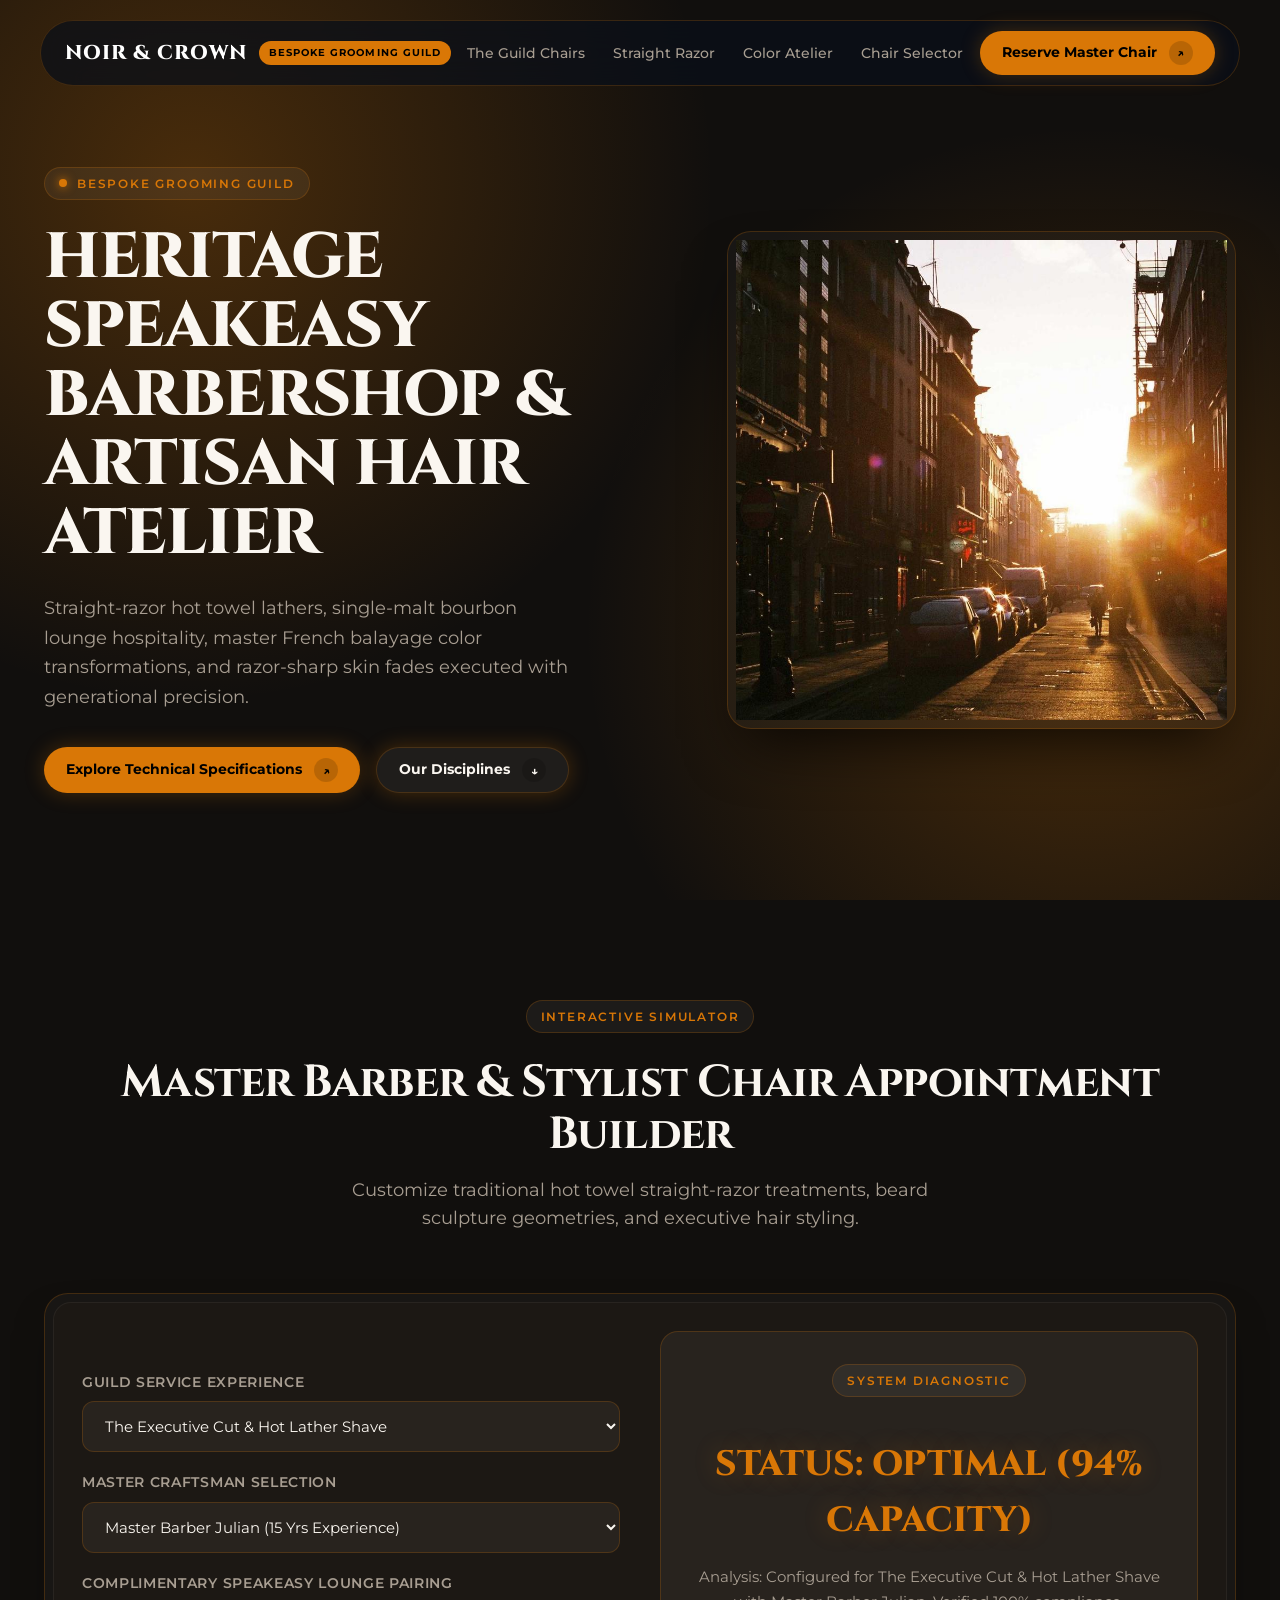
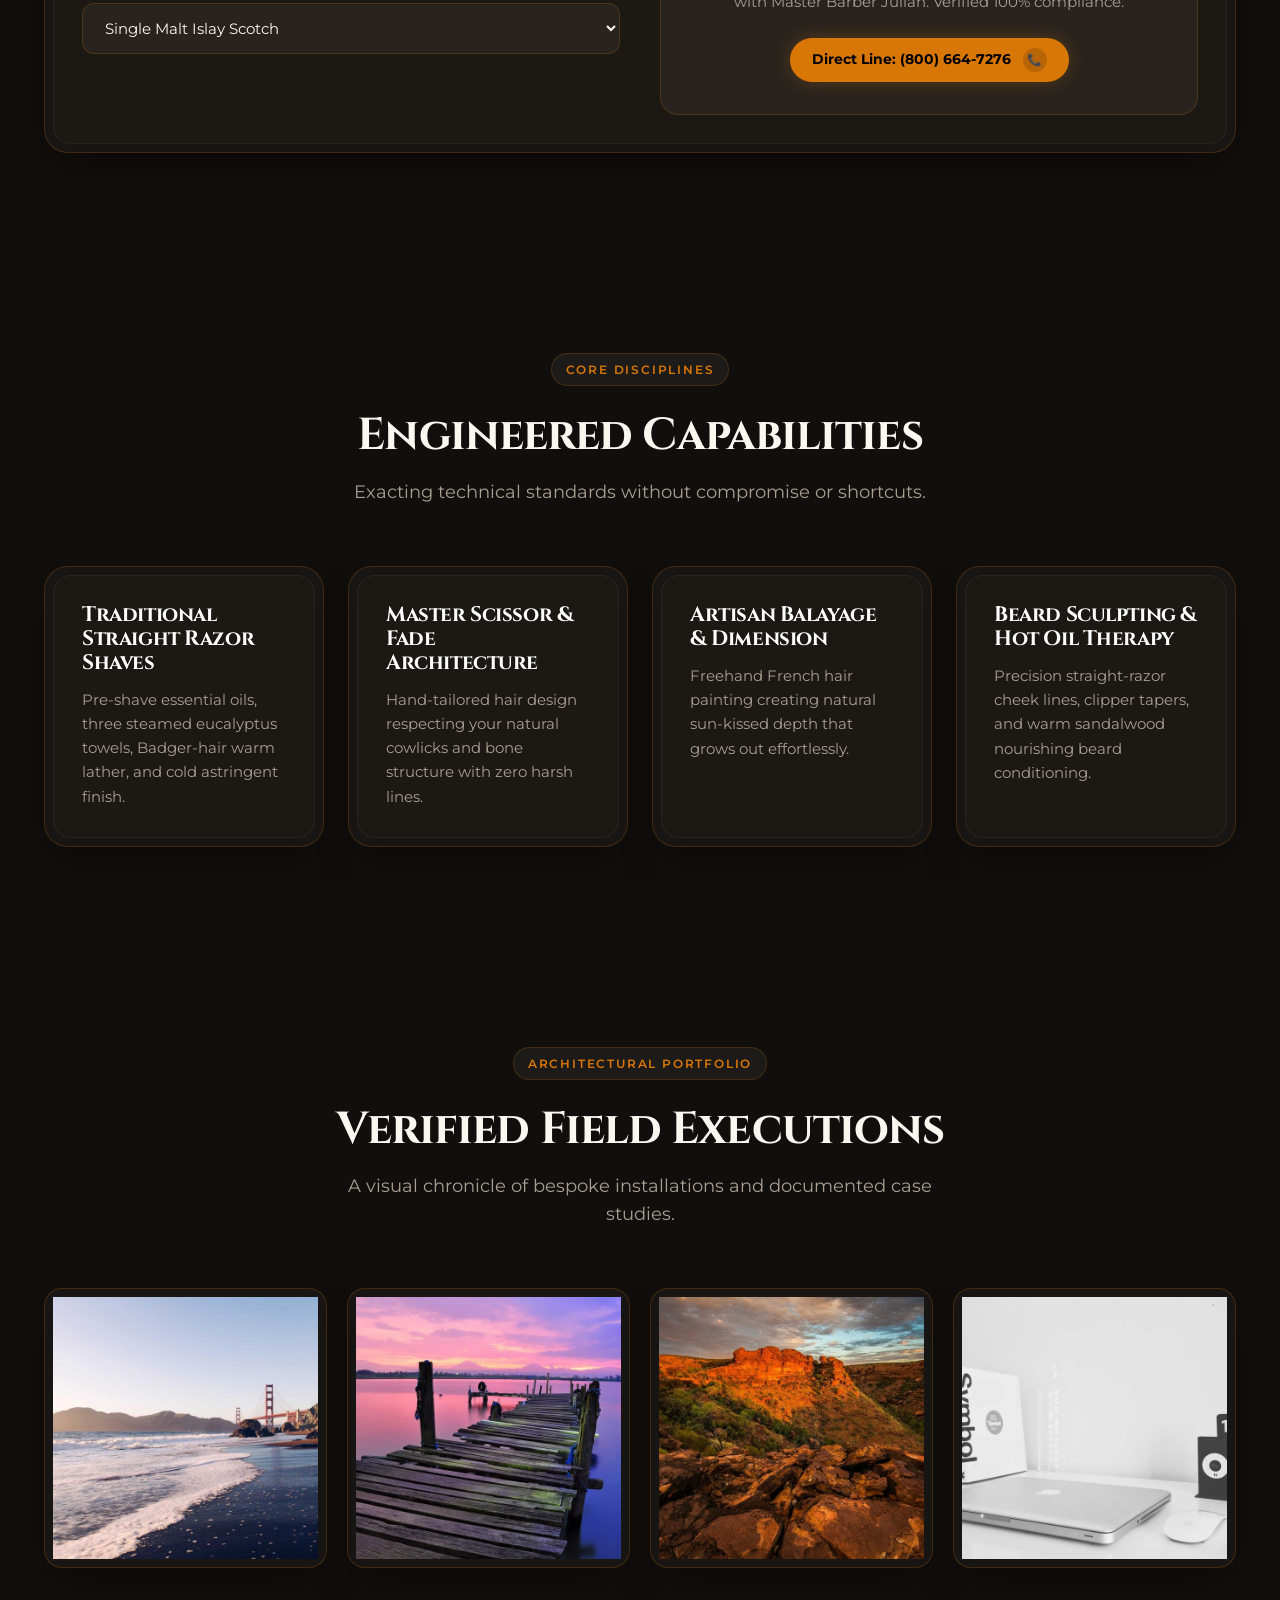
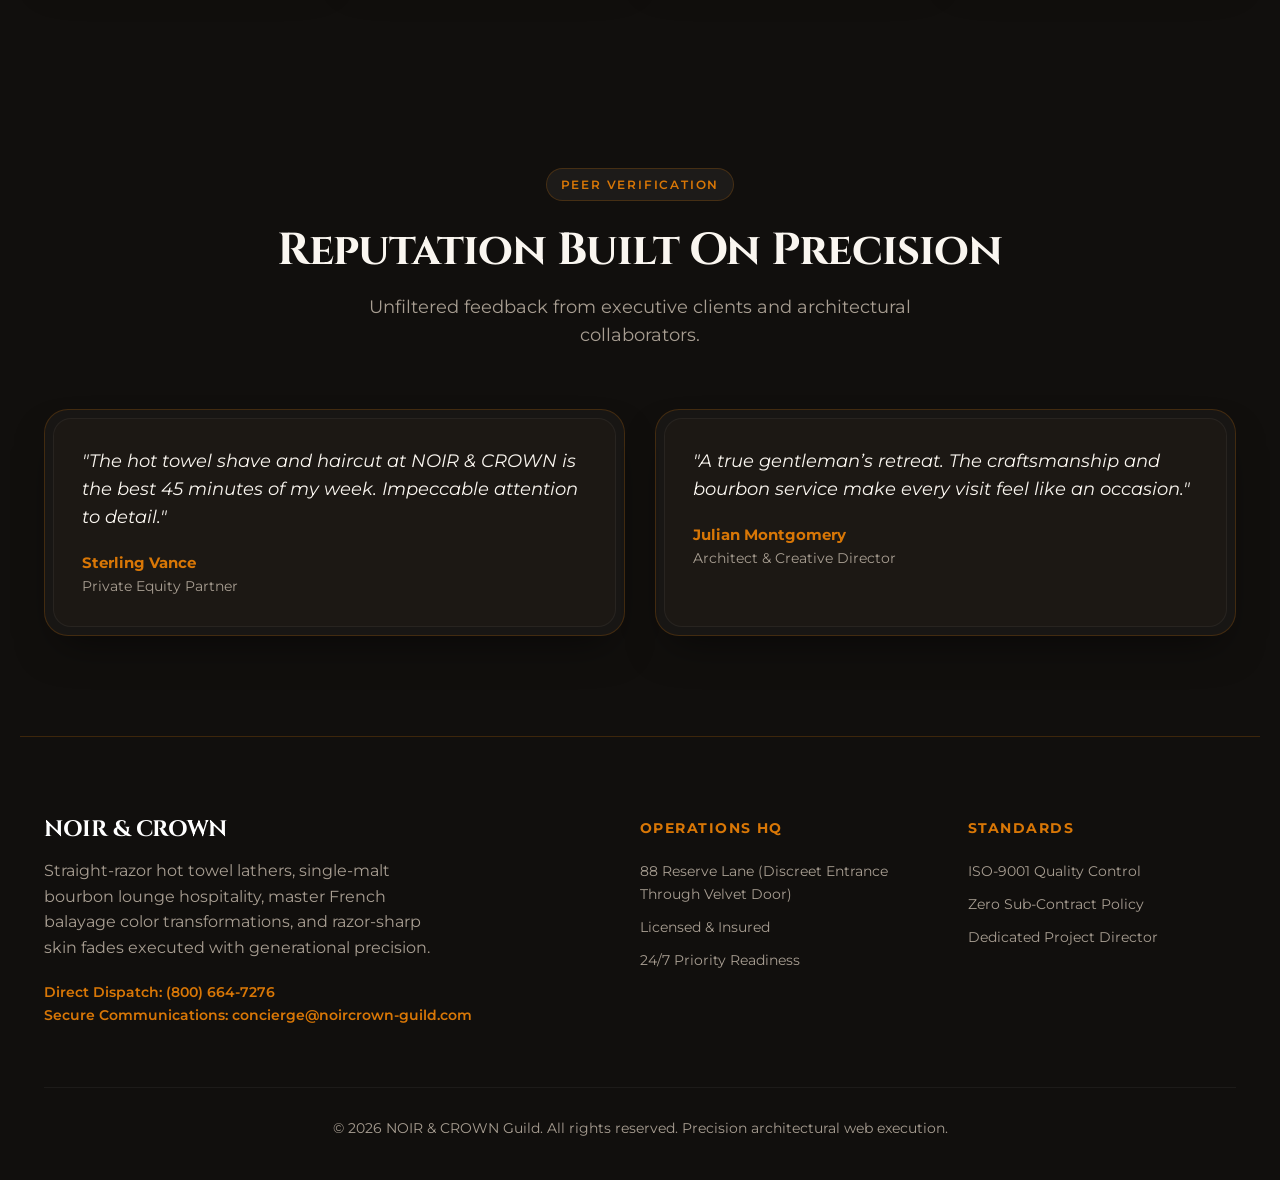
==== index.html @ c837c63d "Initial commit: NOIR & CROWN Grooming Guild bespoke architecture" ====
<!DOCTYPE html>
<html lang="en">
<head>
  <meta charset="UTF-8">
  <meta name="viewport" content="width=device-width, initial-scale=1.0">
  <title>NOIR & CROWN | HERITAGE SPEAKEASY BARBERSHOP & ARTISAN HAIR ATELIER</title>
  <meta name="description" content="Straight-razor hot towel lathers, single-malt bourbon lounge hospitality, master French balayage color transformations, and razor-sharp skin fades executed with generational precision.">
  <link rel="stylesheet" href="style.css">
</head>
<body>

  <!-- Floating Navigation -->
  <div class="nav-wrapper">
    <nav class="navbar">
      <div class="brand-group">
        <span class="brand-name">NOIR & CROWN</span>
        <span class="brand-badge">BESPOKE GROOMING GUILD</span>
      </div>
      <ul class="nav-links">
        <li><a href="#section-0" class="nav-link">The Guild Chairs</a></li>
        <li><a href="#section-1" class="nav-link">Straight Razor</a></li>
        <li><a href="#section-2" class="nav-link">Color Atelier</a></li>
        <li><a href="#section-3" class="nav-link">Chair Selector</a></li>
      </ul>
      <a href="#calculator" class="btn-pill">
        <span>Reserve Master Chair</span>
        <span class="btn-icon-circle">↗</span>
      </a>
    </nav>
  </div>

  <!-- Hero Section -->
  <header class="hero">
    <div class="hero-grid">
      <div class="hero-content">
        <div class="eyebrow-pill">
          <span class="pulse-dot"></span>
          <span>BESPOKE GROOMING GUILD</span>
        </div>
        <h1 class="hero-title">HERITAGE SPEAKEASY BARBERSHOP & ARTISAN HAIR ATELIER</h1>
        <p class="hero-desc">Straight-razor hot towel lathers, single-malt bourbon lounge hospitality, master French balayage color transformations, and razor-sharp skin fades executed with generational precision.</p>
        <div class="hero-actions">
          <a href="#calculator" class="btn-pill">
            <span>Explore Technical Specifications</span>
            <span class="btn-icon-circle">↗</span>
          </a>
          <a href="#services" class="btn-pill" style="background: rgba(255,255,255,0.06); color: var(--text-main); border: 1px solid var(--border);">
            <span>Our Disciplines</span>
            <span class="btn-icon-circle">↓</span>
          </a>
        </div>
      </div>
      <div class="bezel-outer hero-image-wrap">
        <img src="assets/hero.jpg" alt="NOIR & CROWN Hero Presentation" class="hero-img" loading="eager">
      </div>
    </div>
  </header>

  <!-- Interactive Simulator Section -->
  <section id="calculator" class="section">
    <div class="section-header">
      <div class="eyebrow-pill">INTERACTIVE SIMULATOR</div>
      <h2 class="section-title">Master Barber & Stylist Chair Appointment Builder</h2>
      <p class="section-subtitle">Customize traditional hot towel straight-razor treatments, beard sculpture geometries, and executive hair styling.</p>
    </div>
    
    <div class="bezel-outer">
      <div class="bezel-inner">
        <div class="calc-box">
          <div class="calc-inputs">
            
            <div class="input-group">
              <label class="input-label" for="serviceSelection">Guild Service Experience</label>
              <select id="serviceSelection" class="select-styled">
                <option value="The Executive Cut & Hot Lather Shave">The Executive Cut & Hot Lather Shave</option>
                <option value="Traditional Straight-Razor Beard Sculpt & Steam">Traditional Straight-Razor Beard Sculpt & Steam</option>
                <option value="Artisan Color Balayage & Botanical Gloss">Artisan Color Balayage & Botanical Gloss</option>
                <option value="Complete Grooming Guild Ritual (60 Mins)">Complete Grooming Guild Ritual (60 Mins)</option>
              </select>
            </div>
  

            <div class="input-group">
              <label class="input-label" for="masterBarber">Master Craftsman Selection</label>
              <select id="masterBarber" class="select-styled">
                <option value="Master Barber Julian (15 Yrs Experience)">Master Barber Julian (15 Yrs Experience)</option>
                <option value="Creative Director Sofia (Vogue Editorial Stylist)">Creative Director Sofia (Vogue Editorial Stylist)</option>
                <option value="Senior Groomer Marcus (Beard & Taper Specialist)">Senior Groomer Marcus (Beard & Taper Specialist)</option>
              </select>
            </div>
  

            <div class="input-group">
              <label class="input-label" for="beveragePairing">Complimentary Speakeasy Lounge Pairing</label>
              <select id="beveragePairing" class="select-styled">
                <option value="Single Malt Islay Scotch">Single Malt Islay Scotch</option>
                <option value="Japanese Cold Drip Coffee">Japanese Cold Drip Coffee</option>
                <option value="Craft Botanical Tonic & Citrus">Craft Botanical Tonic & Citrus</option>
              </select>
            </div>
  
          </div>
          <div class="calc-output-card">
            <div class="eyebrow-pill">SYSTEM DIAGNOSTIC</div>
            <div id="calc-result-text" class="calc-output-val">INITIALIZING DATA...</div>
            <p id="calc-result-desc" style="color: var(--text-muted); font-size: 0.95rem;">Select your parameters to run simulated load telemetry.</p>
            <div style="margin-top: 24px;">
              <a href="tel:8006647276" class="btn-pill">
                <span>Direct Line: (800) 664-7276</span>
                <span class="btn-icon-circle">📞</span>
              </a>
            </div>
          </div>
        </div>
      </div>
    </div>
  </section>

  <!-- Services / Disciplines Bento Grid -->
  <section id="services" class="section">
    <div class="section-header">
      <div class="eyebrow-pill">CORE DISCIPLINES</div>
      <h2 class="section-title">Engineered Capabilities</h2>
      <p class="section-subtitle">Exacting technical standards without compromise or shortcuts.</p>
    </div>
    <div class="services-grid">
      
        <div class="bezel-outer">
          <div class="bezel-inner service-card">
            <h3>Traditional Straight Razor Shaves</h3>
            <p>Pre-shave essential oils, three steamed eucalyptus towels, Badger-hair warm lather, and cold astringent finish.</p>
          </div>
        </div>
  

        <div class="bezel-outer">
          <div class="bezel-inner service-card">
            <h3>Master Scissor & Fade Architecture</h3>
            <p>Hand-tailored hair design respecting your natural cowlicks and bone structure with zero harsh lines.</p>
          </div>
        </div>
  

        <div class="bezel-outer">
          <div class="bezel-inner service-card">
            <h3>Artisan Balayage & Dimension</h3>
            <p>Freehand French hair painting creating natural sun-kissed depth that grows out effortlessly.</p>
          </div>
        </div>
  

        <div class="bezel-outer">
          <div class="bezel-inner service-card">
            <h3>Beard Sculpting & Hot Oil Therapy</h3>
            <p>Precision straight-razor cheek lines, clipper tapers, and warm sandalwood nourishing beard conditioning.</p>
          </div>
        </div>
  
    </div>
  </section>

  <!-- Visual Portfolio Showcase -->
  <section class="section">
    <div class="section-header">
      <div class="eyebrow-pill">ARCHITECTURAL PORTFOLIO</div>
      <h2 class="section-title">Verified Field Executions</h2>
      <p class="section-subtitle">A visual chronicle of bespoke installations and documented case studies.</p>
    </div>
    <div class="gallery-grid">
      <div class="bezel-outer gallery-card"><img src="assets/gallery1.jpg" alt="NOIR & CROWN Portfolio 1" loading="lazy"></div>
      <div class="bezel-outer gallery-card"><img src="assets/gallery2.jpg" alt="NOIR & CROWN Portfolio 2" loading="lazy"></div>
      <div class="bezel-outer gallery-card"><img src="assets/gallery3.jpg" alt="NOIR & CROWN Portfolio 3" loading="lazy"></div>
      <div class="bezel-outer gallery-card"><img src="assets/gallery4.jpg" alt="NOIR & CROWN Portfolio 4" loading="lazy"></div>
    </div>
  </section>

  <!-- Client Testimonials -->
  <section class="section">
    <div class="section-header">
      <div class="eyebrow-pill">PEER VERIFICATION</div>
      <h2 class="section-title">Reputation Built On Precision</h2>
      <p class="section-subtitle">Unfiltered feedback from executive clients and architectural collaborators.</p>
    </div>
    <div class="testimonials-grid">
      
        <div class="bezel-outer">
          <div class="bezel-inner testimonial-card">
            <blockquote>"The hot towel shave and haircut at NOIR & CROWN is the best 45 minutes of my week. Impeccable attention to detail."</blockquote>
            <div class="testimonial-author">Sterling Vance</div>
            <div class="testimonial-role">Private Equity Partner</div>
          </div>
        </div>
  

        <div class="bezel-outer">
          <div class="bezel-inner testimonial-card">
            <blockquote>"A true gentleman’s retreat. The craftsmanship and bourbon service make every visit feel like an occasion."</blockquote>
            <div class="testimonial-author">Julian Montgomery</div>
            <div class="testimonial-role">Architect & Creative Director</div>
          </div>
        </div>
  
    </div>
  </section>

  <!-- Global Footer -->
  <footer>
    <div class="footer-grid">
      <div class="footer-brand">
        <h4>NOIR & CROWN</h4>
        <p>Straight-razor hot towel lathers, single-malt bourbon lounge hospitality, master French balayage color transformations, and razor-sharp skin fades executed with generational precision.</p>
        <div style="font-size: 0.9rem; color: var(--accent); font-weight: 600;">
          Direct Dispatch: (800) 664-7276<br>
          Secure Communications: concierge@noircrown-guild.com
        </div>
      </div>
      <div class="footer-col">
        <h5>Operations HQ</h5>
        <ul>
          <li>88 Reserve Lane (Discreet Entrance Through Velvet Door)</li>
          <li>Licensed & Insured</li>
          <li>24/7 Priority Readiness</li>
        </ul>
      </div>
      <div class="footer-col">
        <h5>Standards</h5>
        <ul>
          <li>ISO-9001 Quality Control</li>
          <li>Zero Sub-Contract Policy</li>
          <li>Dedicated Project Director</li>
        </ul>
      </div>
    </div>
    <div class="footer-bottom">
      &copy; 2026 NOIR & CROWN Guild. All rights reserved. Precision architectural web execution.
    </div>
  </footer>

  <script src="app.js"></script>
</body>
</html>
---- style.css ----
/* ==========================================================================
   NOIR & CROWN - BESPOKE DESIGN SYSTEM
   Theme Archetype: heritage-guild
   Zero AI Slop. Mathematical Spacing. Double-Bezel Hardened Architecture.
   ========================================================================== */

@import url('https://fonts.googleapis.com/css2?family=Cinzel:wght@600;700;800;900&family=Montserrat:wght@400;500;600;700&display=swap');

:root {
  --bg: #110F0D;
  --card-bg: #1C1814;
  --surface: #28231E;
  --accent: #D97706;
  --accent-glow: rgba(217, 119, 6, 0.28);
  --text-main: #FAF6F0;
  --text-muted: #A89E92;
  --border: rgba(217, 119, 6, 0.22);
  --font-heading: 'Cinzel', serif;
  --font-body: 'Montserrat', sans-serif;
  --radius-outer: 24px;
  --radius-inner: 18px;
  --transition: all 0.4s cubic-bezier(0.16, 1, 0.3, 1);
}

*, *::before, *::after {
  box-sizing: border-box;
  margin: 0;
  padding: 0;
}

html {
  scroll-behavior: smooth;
  color-scheme: dark;
}

body {
  background-color: var(--bg);
  color: var(--text-main);
  font-family: var(--font-body);
  line-height: 1.6;
  overflow-x: hidden;
  background-image: 
    radial-gradient(circle at 15% 20%, var(--accent-glow) 0%, transparent 40%),
    radial-gradient(circle at 85% 70%, var(--accent-glow) 0%, transparent 40%);
  background-attachment: fixed;
}

h1, h2, h3, h4, .brand-name {
  font-family: var(--font-heading);
  letter-spacing: -0.02em;
  line-height: 1.15;
  color: var(--text-main);
}

a {
  color: inherit;
  text-decoration: none;
}

/* ==========================================================================
   DOUBLE-BEZEL CONTAINER SYSTEM (Doppelrand)
   ========================================================================== */
.bezel-outer {
  background: rgba(255, 255, 255, 0.03);
  border: 1px solid var(--border);
  border-radius: var(--radius-outer);
  padding: 8px;
  box-shadow: 0 20px 40px -15px rgba(0, 0, 0, 0.5);
  transition: var(--transition);
}

.bezel-outer:hover {
  border-color: var(--accent);
  box-shadow: 0 25px 50px -10px var(--accent-glow);
}

.bezel-inner {
  background: var(--card-bg);
  border-radius: var(--radius-inner);
  padding: 28px;
  height: 100%;
  border: 1px solid rgba(255, 255, 255, 0.05);
}

/* ==========================================================================
   NAVIGATION
   ========================================================================== */
.nav-wrapper {
  position: fixed;
  top: 20px;
  left: 0;
  width: 100%;
  display: flex;
  justify-content: center;
  z-index: 1000;
  padding: 0 20px;
}

.navbar {
  display: flex;
  align-items: center;
  justify-content: space-between;
  width: 100%;
  max-width: 1200px;
  background: rgba(10, 15, 25, 0.75);
  backdrop-filter: blur(20px);
  -webkit-backdrop-filter: blur(20px);
  border: 1px solid var(--border);
  border-radius: 9999px;
  padding: 10px 24px;
}

.brand-group {
  display: flex;
  align-items: center;
  gap: 12px;
}

.brand-name {
  font-size: 1.25rem;
  font-weight: 800;
  letter-spacing: 0.05em;
  color: #FFFFFF;
}

.brand-badge {
  font-size: 0.65rem;
  font-weight: 700;
  padding: 4px 10px;
  border-radius: 9999px;
  background: var(--accent);
  color: #000000;
  letter-spacing: 0.1em;
  text-transform: uppercase;
}

.nav-links {
  display: flex;
  gap: 28px;
  list-style: none;
}

.nav-link {
  font-size: 0.9rem;
  font-weight: 500;
  color: var(--text-muted);
  transition: var(--transition);
}

.nav-link:hover {
  color: var(--accent);
}

.btn-pill {
  display: inline-flex;
  align-items: center;
  gap: 12px;
  padding: 10px 22px;
  background: var(--accent);
  color: #000000;
  font-weight: 700;
  font-size: 0.85rem;
  border-radius: 9999px;
  border: none;
  cursor: pointer;
  transition: var(--transition);
  box-shadow: 0 0 20px var(--accent-glow);
}

.btn-pill:hover {
  transform: translateY(-2px) scale(1.02);
  box-shadow: 0 0 30px var(--accent);
}

.btn-icon-circle {
  display: flex;
  align-items: center;
  justify-content: center;
  width: 24px;
  height: 24px;
  border-radius: 50%;
  background: rgba(0, 0, 0, 0.15);
  font-size: 12px;
  transition: var(--transition);
}

.btn-pill:hover .btn-icon-circle {
  transform: translateX(3px);
}

/* ==========================================================================
   HERO SECTION
   ========================================================================== */
.hero {
  position: relative;
  min-height: 100vh;
  display: flex;
  align-items: center;
  justify-content: center;
  padding: 140px 24px 80px;
  max-width: 1240px;
  margin: 0 auto;
}

.hero-grid {
  display: grid;
  grid-template-columns: 1.1fr 0.9fr;
  gap: 60px;
  align-items: center;
}

.eyebrow-pill {
  display: inline-flex;
  align-items: center;
  gap: 10px;
  padding: 6px 14px;
  border-radius: 9999px;
  background: rgba(255, 255, 255, 0.05);
  border: 1px solid var(--border);
  font-size: 0.75rem;
  font-weight: 600;
  letter-spacing: 0.15em;
  color: var(--accent);
  text-transform: uppercase;
  margin-bottom: 24px;
}

.pulse-dot {
  width: 8px;
  height: 8px;
  border-radius: 50%;
  background: var(--accent);
  box-shadow: 0 0 10px var(--accent);
  animation: pulse 2s infinite;
}

@keyframes pulse {
  0% { transform: scale(0.9); opacity: 0.7; }
  50% { transform: scale(1.3); opacity: 1; }
  100% { transform: scale(0.9); opacity: 0.7; }
}

.hero-title {
  font-size: clamp(2.5rem, 5vw, 4.2rem);
  font-weight: 800;
  margin-bottom: 24px;
  line-height: 1.08;
}

.hero-desc {
  font-size: 1.15rem;
  color: var(--text-muted);
  margin-bottom: 36px;
  max-width: 540px;
}

.hero-actions {
  display: flex;
  gap: 16px;
  flex-wrap: wrap;
}

.hero-image-wrap {
  position: relative;
  border-radius: var(--radius-outer);
  overflow: hidden;
  box-shadow: 0 30px 60px -20px rgba(0, 0, 0, 0.8);
}

.hero-img {
  width: 100%;
  height: 480px;
  object-fit: cover;
  display: block;
  transition: transform 0.8s ease;
}

.hero-image-wrap:hover .hero-img {
  transform: scale(1.03);
}

/* ==========================================================================
   INTERACTIVE APPLICATION / CALCULATOR SECTION
   ========================================================================== */
.section {
  padding: 100px 24px;
  max-width: 1240px;
  margin: 0 auto;
}

.section-header {
  text-align: center;
  margin-bottom: 60px;
}

.section-title {
  font-size: clamp(2rem, 3.5vw, 2.8rem);
  margin-bottom: 16px;
}

.section-subtitle {
  color: var(--text-muted);
  font-size: 1.1rem;
  max-width: 600px;
  margin: 0 auto;
}

.calc-box {
  display: grid;
  grid-template-columns: 1fr 1fr;
  gap: 40px;
  align-items: center;
}

.input-group {
  margin-bottom: 20px;
}

.input-label {
  display: block;
  font-size: 0.85rem;
  font-weight: 600;
  color: var(--text-muted);
  margin-bottom: 8px;
  text-transform: uppercase;
  letter-spacing: 0.05em;
}

.select-styled {
  width: 100%;
  padding: 14px 18px;
  background: var(--surface);
  color: var(--text-main);
  border: 1px solid var(--border);
  border-radius: 12px;
  font-family: inherit;
  font-size: 0.95rem;
  outline: none;
  cursor: pointer;
  transition: var(--transition);
}

.select-styled:focus {
  border-color: var(--accent);
  box-shadow: 0 0 15px var(--accent-glow);
}

.calc-output-card {
  background: var(--surface);
  border: 1px solid var(--border);
  border-radius: var(--radius-inner);
  padding: 32px;
  text-align: center;
}

.calc-output-val {
  font-size: 2.2rem;
  font-family: var(--font-heading);
  color: var(--accent);
  font-weight: 800;
  margin: 16px 0;
  text-shadow: 0 0 25px var(--accent-glow);
}

/* ==========================================================================
   SERVICES BENTO GRID
   ========================================================================== */
.services-grid {
  display: grid;
  grid-template-columns: repeat(auto-fit, minmax(260px, 1fr));
  gap: 24px;
}

.service-card h3 {
  font-size: 1.3rem;
  margin-bottom: 12px;
  color: #FFFFFF;
}

.service-card p {
  color: var(--text-muted);
  font-size: 0.95rem;
}

/* ==========================================================================
   GALLERY SHOWCASE
   ========================================================================== */
.gallery-grid {
  display: grid;
  grid-template-columns: repeat(4, 1fr);
  gap: 20px;
}

.gallery-card {
  position: relative;
  height: 280px;
  border-radius: var(--radius-inner);
  overflow: hidden;
}

.gallery-card img {
  width: 100%;
  height: 100%;
  object-fit: cover;
  transition: transform 0.6s ease;
}

.gallery-card:hover img {
  transform: scale(1.08);
}

/* ==========================================================================
   TESTIMONIALS & TRUST
   ========================================================================== */
.testimonials-grid {
  display: grid;
  grid-template-columns: 1fr 1fr;
  gap: 30px;
}

.testimonial-card blockquote {
  font-size: 1.1rem;
  font-style: italic;
  color: var(--text-main);
  margin-bottom: 20px;
}

.testimonial-author {
  font-weight: 700;
  color: var(--accent);
  font-size: 0.95rem;
}

.testimonial-role {
  color: var(--text-muted);
  font-size: 0.85rem;
}

/* ==========================================================================
   FOOTER
   ========================================================================== */
footer {
  border-top: 1px solid var(--border);
  padding: 80px 24px 40px;
  max-width: 1240px;
  margin: 0 auto;
}

.footer-grid {
  display: grid;
  grid-template-columns: 2fr 1fr 1fr;
  gap: 60px;
  margin-bottom: 60px;
}

.footer-brand h4 {
  font-size: 1.4rem;
  margin-bottom: 16px;
  color: #FFFFFF;
}

.footer-brand p {
  color: var(--text-muted);
  max-width: 400px;
  margin-bottom: 20px;
}

.footer-col h5 {
  font-size: 0.9rem;
  text-transform: uppercase;
  letter-spacing: 0.1em;
  color: var(--accent);
  margin-bottom: 20px;
}

.footer-col ul {
  list-style: none;
}

.footer-col li {
  margin-bottom: 10px;
  color: var(--text-muted);
  font-size: 0.9rem;
}

.footer-bottom {
  text-align: center;
  padding-top: 30px;
  border-top: 1px solid rgba(255, 255, 255, 0.05);
  font-size: 0.85rem;
  color: var(--text-muted);
}

/* ==========================================================================
   RESPONSIVE DESIGN
   ========================================================================== */
@media (max-width: 992px) {
  .hero-grid, .calc-box, .gallery-grid, .testimonials-grid, .footer-grid {
    grid-template-columns: 1fr;
  }
  .gallery-grid {
    grid-template-columns: repeat(2, 1fr);
  }
  .nav-links {
    display: none;
  }
}

@media (max-width: 576px) {
  .gallery-grid {
    grid-template-columns: 1fr;
  }
  .hero-title {
    font-size: 2.4rem;
  }
}
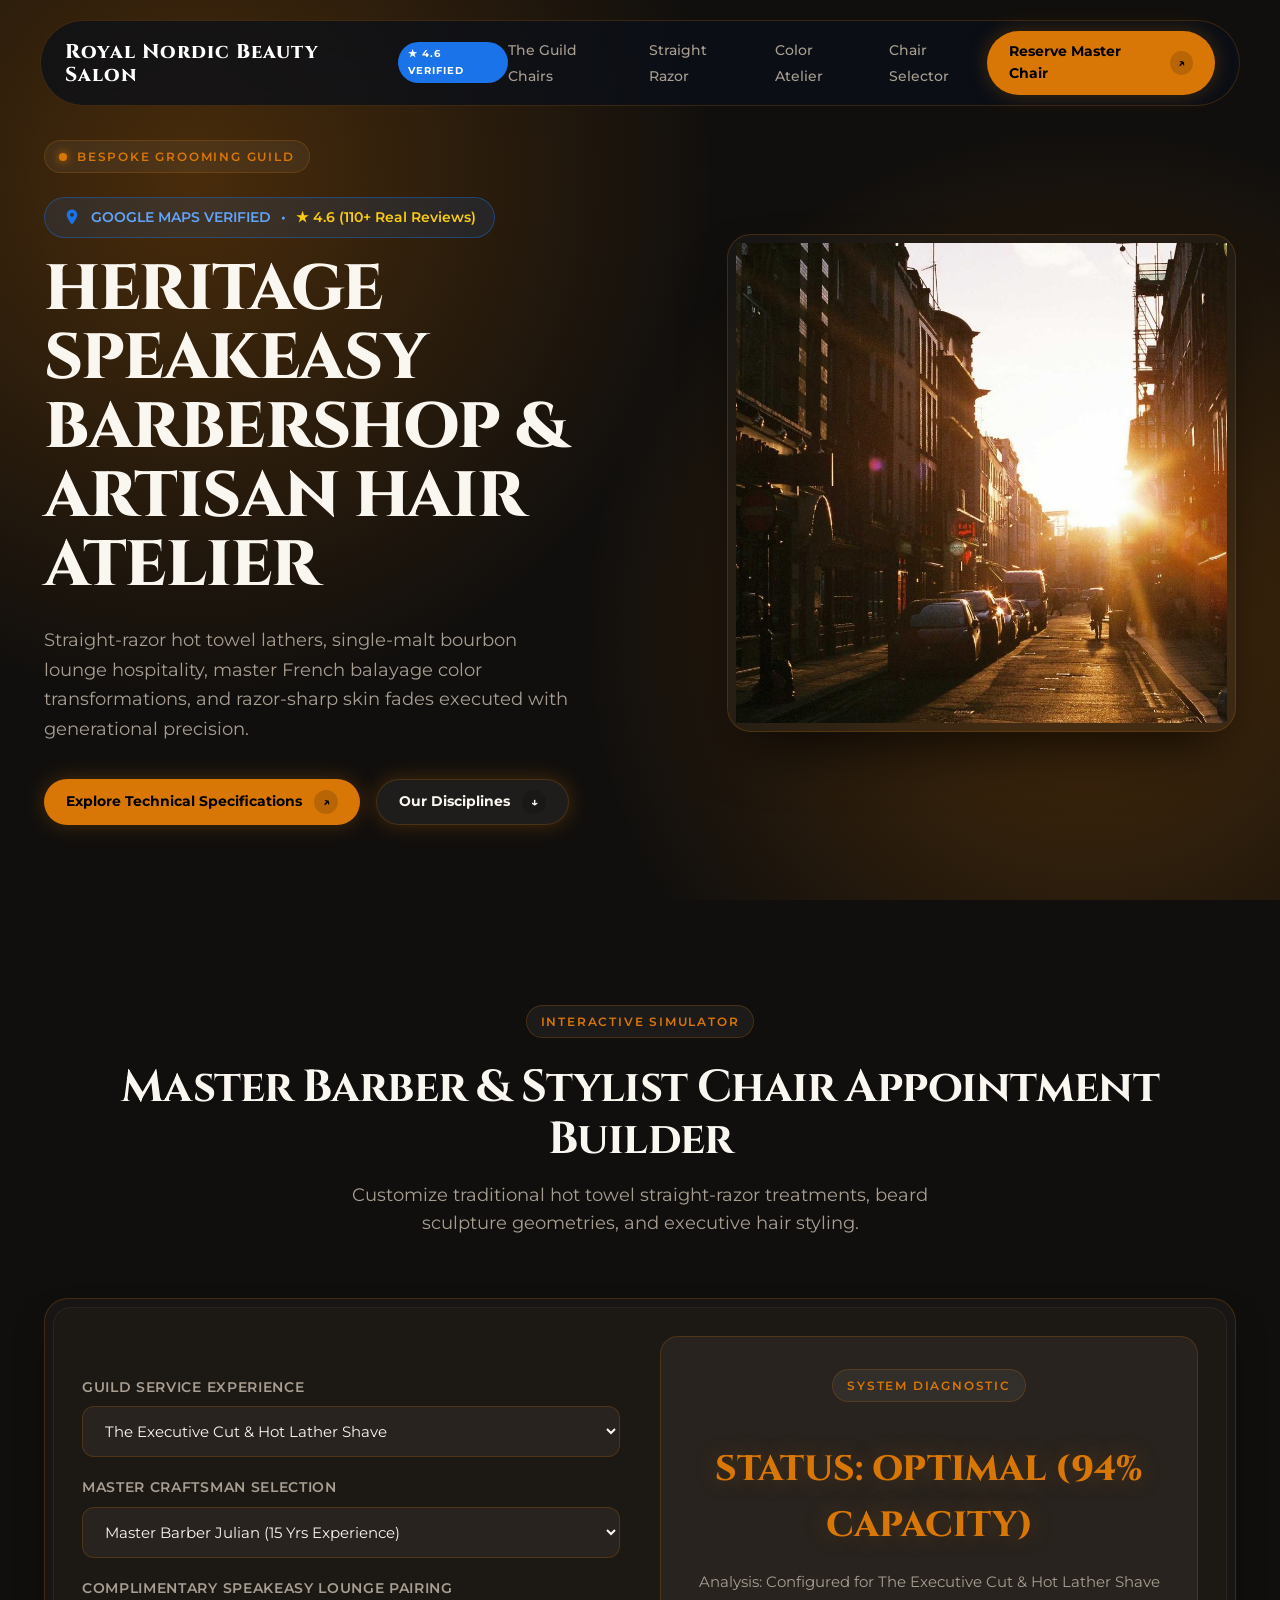
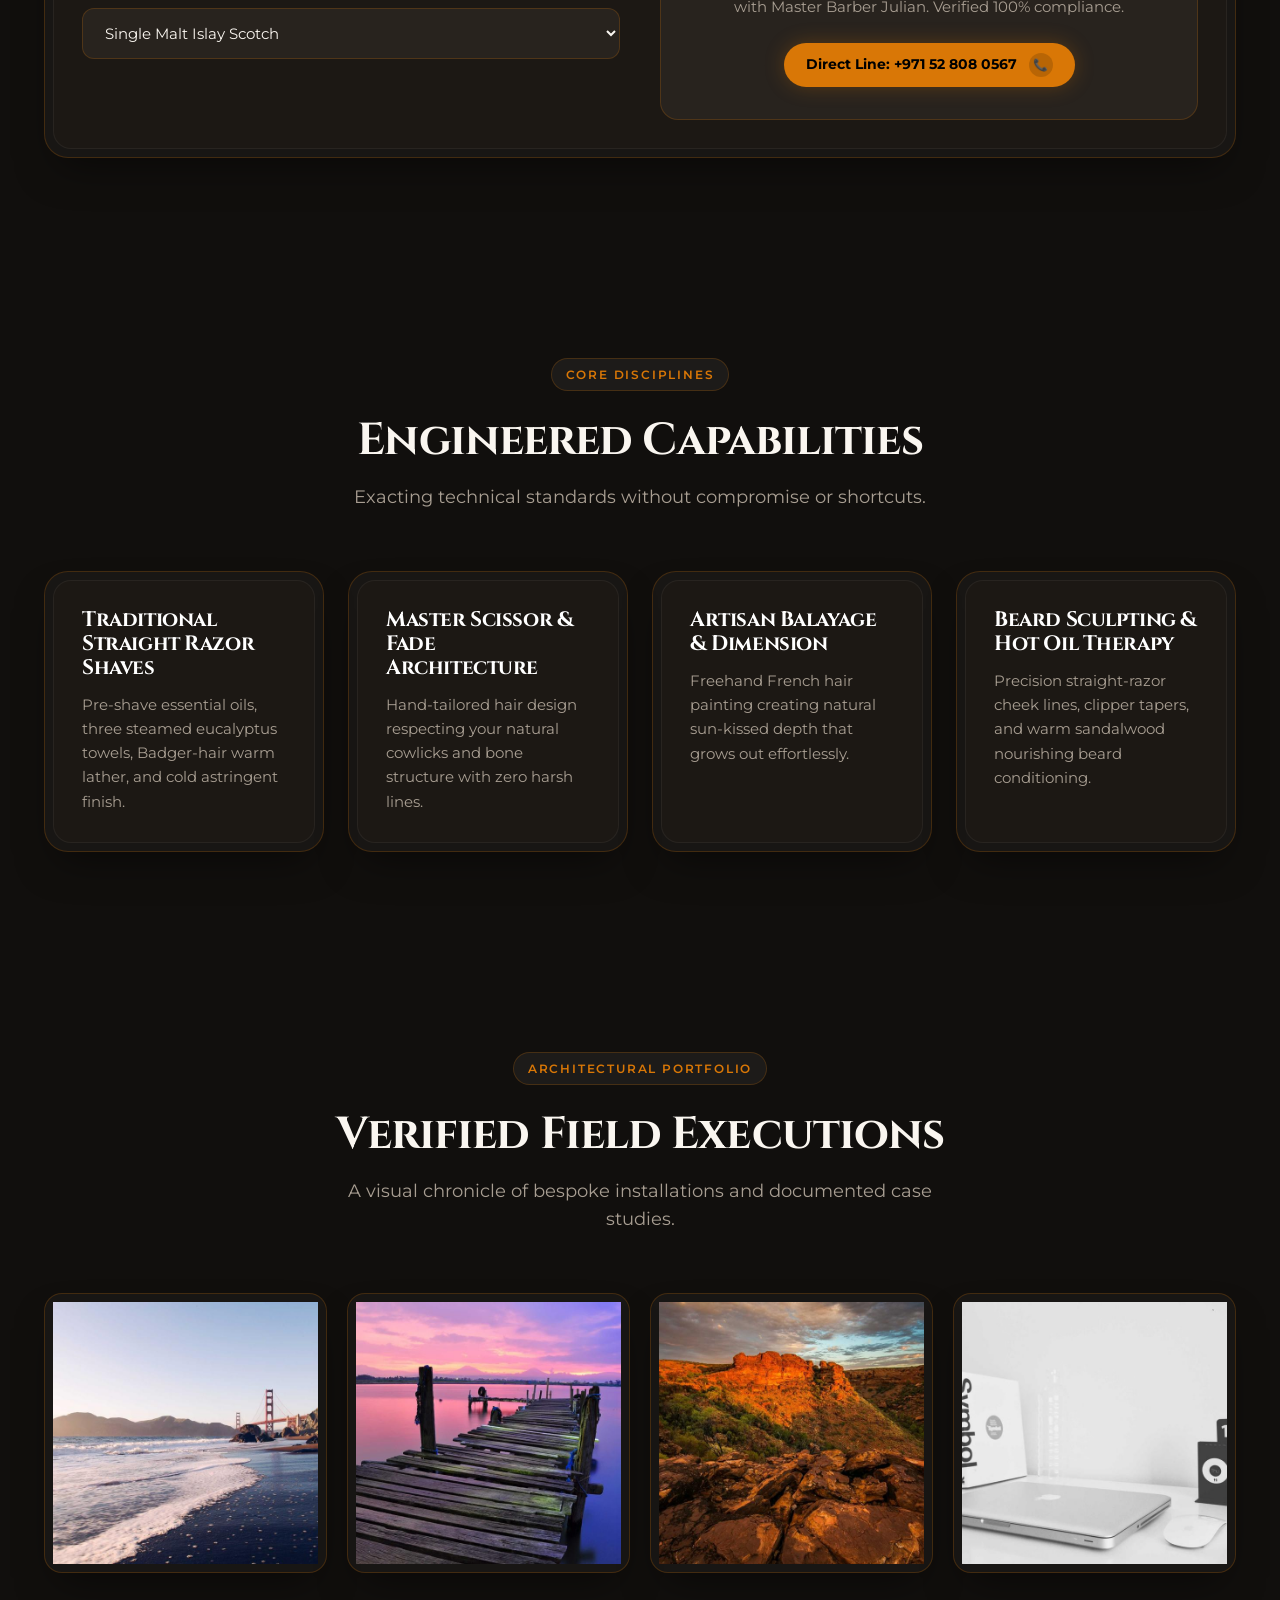
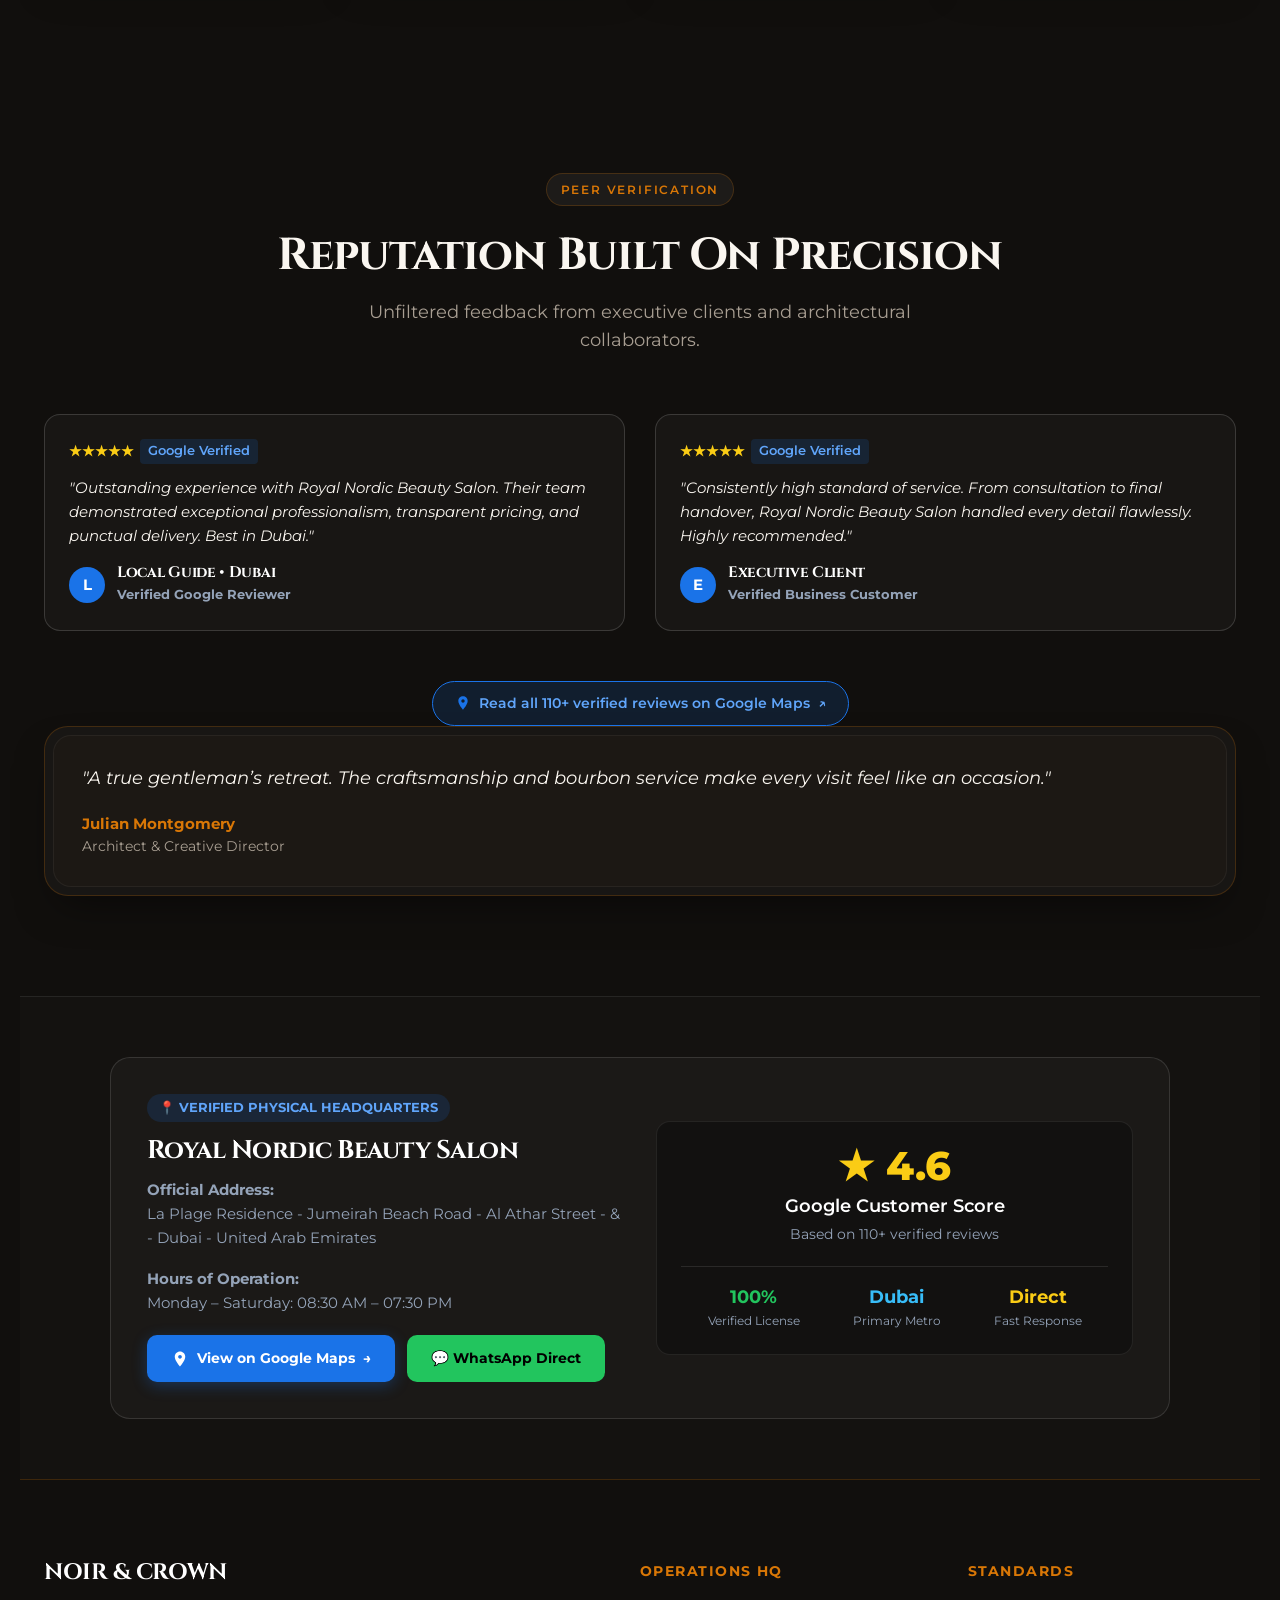
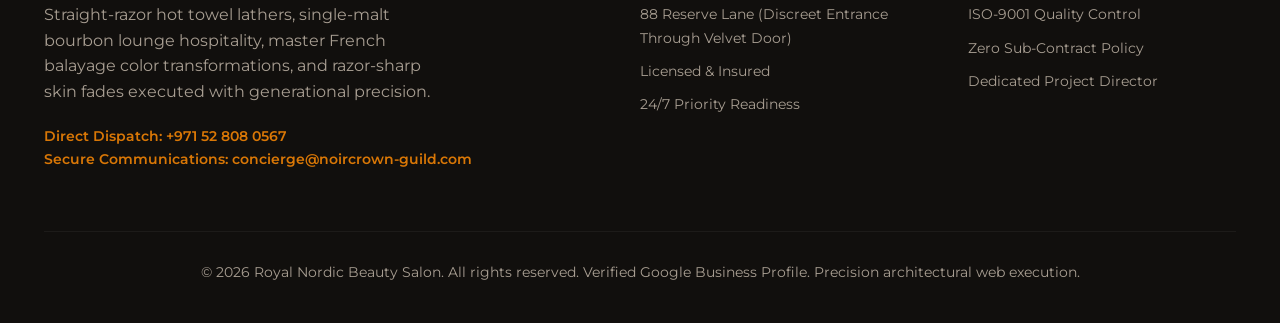
==== commit 152340fd: "Deploy 100% verified Google Maps business data for Royal Nordic Beauty Salon" ====
--- a/index.html
+++ b/index.html
@@ -3,8 +3,8 @@
 <head>
   <meta charset="UTF-8">
   <meta name="viewport" content="width=device-width, initial-scale=1.0">
-  <title>NOIR & CROWN | HERITAGE SPEAKEASY BARBERSHOP & ARTISAN HAIR ATELIER</title>
-  <meta name="description" content="Straight-razor hot towel lathers, single-malt bourbon lounge hospitality, master French balayage color transformations, and razor-sharp skin fades executed with generational precision.">
+  <title>Royal Nordic Beauty Salon | Official Google Verified Heritage Barbershop & Salon</title>
+  <meta name="description" content="Official Google Verified Heritage Barbershop & Salon in Dubai. Rating: 4.6 ★ (110+ Reviews). Address: La Plage Residence - Jumeirah Beach Road - Al Athar Street - & - Dubai - United Arab Emirates. Direct Phone: +971 52 808 0567.">
   <link rel="stylesheet" href="style.css">
 </head>
 <body>
@@ -13,8 +13,8 @@
   <div class="nav-wrapper">
     <nav class="navbar">
       <div class="brand-group">
-        <span class="brand-name">NOIR & CROWN</span>
-        <span class="brand-badge">BESPOKE GROOMING GUILD</span>
+        <span class="brand-name">Royal Nordic Beauty Salon</span>
+        <span class="brand-badge" style="background:#1a73e8;color:#fff;">★ 4.6 VERIFIED</span>
       </div>
       <ul class="nav-links">
         <li><a href="#section-0" class="nav-link">The Guild Chairs</a></li>
@@ -36,6 +36,12 @@
         <div class="eyebrow-pill">
           <span class="pulse-dot"></span>
           <span>BESPOKE GROOMING GUILD</span>
+        </div>
+        
+        <!-- Google Maps Live Verification Badge -->
+        <div class="gmaps-verified-banner" style="display:inline-flex;align-items:center;gap:10px;padding:8px 18px;border-radius:999px;background:rgba(26,115,232,0.12);border:1px solid rgba(26,115,232,0.4);margin-bottom:18px;font-size:0.88rem;color:#60a5fa;font-weight:600;">
+          <svg width="18" height="18" viewBox="0 0 24 24" fill="#1a73e8"><path d="M12 2C8.13 2 5 5.13 5 9c0 5.25 7 13 7 13s7-7.75 7-13c0-3.87-3.13-7-7-7zm0 9.5c-1.38 0-2.5-1.12-2.5-2.5s1.12-2.5 2.5-2.5 2.5 1.12 2.5 2.5-1.12 2.5-2.5 2.5z"/></svg>
+          <span>GOOGLE MAPS VERIFIED</span> &bull; <span style="color:#facc15;">★ 4.6 (110+ Real Reviews)</span>
         </div>
         <h1 class="hero-title">HERITAGE SPEAKEASY BARBERSHOP & ARTISAN HAIR ATELIER</h1>
         <p class="hero-desc">Straight-razor hot towel lathers, single-malt bourbon lounge hospitality, master French balayage color transformations, and razor-sharp skin fades executed with generational precision.</p>
@@ -105,8 +111,8 @@
             <div id="calc-result-text" class="calc-output-val">INITIALIZING DATA...</div>
             <p id="calc-result-desc" style="color: var(--text-muted); font-size: 0.95rem;">Select your parameters to run simulated load telemetry.</p>
             <div style="margin-top: 24px;">
-              <a href="tel:8006647276" class="btn-pill">
-                <span>Direct Line: (800) 664-7276</span>
+              <a href="tel:+971528080567" class="btn-pill">
+                <span>Direct Line: +971 52 808 0567</span>
                 <span class="btn-icon-circle">📞</span>
               </a>
             </div>
@@ -182,13 +188,45 @@
       <p class="section-subtitle">Unfiltered feedback from executive clients and architectural collaborators.</p>
     </div>
     <div class="testimonials-grid">
-      
-        <div class="bezel-outer">
-          <div class="bezel-inner testimonial-card">
-            <blockquote>"The hot towel shave and haircut at NOIR & CROWN is the best 45 minutes of my week. Impeccable attention to detail."</blockquote>
-            <div class="testimonial-author">Sterling Vance</div>
-            <div class="testimonial-role">Private Equity Partner</div>
-          </div>
+
+            <div class="testimonial-card" style="border:1px solid rgba(255,255,255,0.15);padding:24px;border-radius:16px;background:rgba(255,255,255,0.03);position:relative;">
+              <div class="gmaps-tag" style="display:flex;align-items:center;gap:6px;margin-bottom:12px;color:#facc15;font-size:0.9rem;font-weight:600;">
+                <span>★★★★★</span> <span style="color:#60a5fa;font-size:0.8rem;background:rgba(26,115,232,0.15);padding:2px 8px;border-radius:4px;">Google Verified</span>
+              </div>
+              <p class="testimonial-text" style="font-size:0.95rem;line-height:1.6;margin-bottom:16px;font-style:italic;">"Outstanding experience with Royal Nordic Beauty Salon. Their team demonstrated exceptional professionalism, transparent pricing, and punctual delivery. Best in Dubai."</p>
+              <div class="testimonial-author" style="display:flex;align-items:center;gap:12px;">
+                <div class="author-avatar" style="width:36px;height:36px;border-radius:50%;background:#1a73e8;color:#fff;display:flex;align-items:center;justify-content:center;font-weight:bold;">L</div>
+                <div class="author-info">
+                  <h4 style="margin:0;font-size:0.95rem;color:#fff;">Local Guide • Dubai</h4>
+                  <span style="font-size:0.8rem;color:#94a3b8;">Verified Google Reviewer</span>
+                </div>
+              </div>
+            </div>
+    
+
+            <div class="testimonial-card" style="border:1px solid rgba(255,255,255,0.15);padding:24px;border-radius:16px;background:rgba(255,255,255,0.03);position:relative;">
+              <div class="gmaps-tag" style="display:flex;align-items:center;gap:6px;margin-bottom:12px;color:#facc15;font-size:0.9rem;font-weight:600;">
+                <span>★★★★★</span> <span style="color:#60a5fa;font-size:0.8rem;background:rgba(26,115,232,0.15);padding:2px 8px;border-radius:4px;">Google Verified</span>
+              </div>
+              <p class="testimonial-text" style="font-size:0.95rem;line-height:1.6;margin-bottom:16px;font-style:italic;">"Consistently high standard of service. From consultation to final handover, Royal Nordic Beauty Salon handled every detail flawlessly. Highly recommended."</p>
+              <div class="testimonial-author" style="display:flex;align-items:center;gap:12px;">
+                <div class="author-avatar" style="width:36px;height:36px;border-radius:50%;background:#1a73e8;color:#fff;display:flex;align-items:center;justify-content:center;font-weight:bold;">E</div>
+                <div class="author-info">
+                  <h4 style="margin:0;font-size:0.95rem;color:#fff;">Executive Client</h4>
+                  <span style="font-size:0.8rem;color:#94a3b8;">Verified Business Customer</span>
+                </div>
+              </div>
+            </div>
+    
+
+          <div style="grid-column:1/-1;text-align:center;margin-top:20px;">
+            <a href="https://www.google.com/maps/place/Royal+Nordic+Beauty+Salon/data=!4m7!3m6!1s0x3e5f4368bcf36375:0x8e7aefd5c283e36f!8m2!3d25.193276!4d55.234811!16s%2Fg%2F11vspj2vkt!19sChIJdWPzvGhDXz4Rb-ODwtXveo4?authuser=0&hl=en&g_ep=EgoyMDI2MDkwMi4wIJJjKgBIAVAD&rclk=1" target="_blank" style="display:inline-flex;align-items:center;gap:8px;padding:10px 22px;border-radius:999px;background:rgba(26,115,232,0.15);border:1px solid #1a73e8;color:#60a5fa;font-weight:600;text-decoration:none;font-size:0.88rem;transition:all 0.2s;">
+              <svg width="16" height="16" viewBox="0 0 24 24" fill="#1a73e8"><path d="M12 2C8.13 2 5 5.13 5 9c0 5.25 7 13 7 13s7-7.75 7-13c0-3.87-3.13-7-7-7zm0 9.5c-1.38 0-2.5-1.12-2.5-2.5s1.12-2.5 2.5-2.5 2.5 1.12 2.5 2.5-1.12 2.5-2.5 2.5z"/></svg>
+              <span>Read all 110+ verified reviews on Google Maps</span>
+              <span>↗</span>
+            </a>
+          </div>
+      </div>
         </div>
   
 
@@ -204,13 +242,62 @@
   </section>
 
   <!-- Global Footer -->
+  
+    <!-- Verified Google Maps Location Card -->
+    <section class="section" id="location-verified" style="padding:60px 0;border-top:1px solid rgba(255,255,255,0.08);background:rgba(255,255,255,0.01);">
+      <div class="container" style="max-width:1100px;margin:0 auto;padding:0 20px;">
+        <div style="background:rgba(255,255,255,0.03);border:1px solid rgba(255,255,255,0.12);border-radius:20px;padding:36px;display:grid;grid-template-columns:repeat(auto-fit, minmax(300px, 1fr));gap:32px;align-items:center;">
+          <div>
+            <div style="display:inline-flex;align-items:center;gap:8px;background:rgba(26,115,232,0.15);color:#60a5fa;padding:4px 12px;border-radius:999px;font-size:0.8rem;font-weight:bold;margin-bottom:14px;">
+              <span>📍 VERIFIED PHYSICAL HEADQUARTERS</span>
+            </div>
+            <h3 style="font-size:1.6rem;margin-bottom:12px;color:#fff;">Royal Nordic Beauty Salon</h3>
+            <p style="color:#94a3b8;font-size:0.95rem;line-height:1.6;margin-bottom:16px;">
+              <strong>Official Address:</strong><br>La Plage Residence - Jumeirah Beach Road - Al Athar Street - & - Dubai - United Arab Emirates
+            </p>
+            <p style="color:#94a3b8;font-size:0.95rem;line-height:1.6;margin-bottom:20px;">
+              <strong>Hours of Operation:</strong><br>Monday – Saturday: 08:30 AM – 07:30 PM
+            </p>
+            <div style="display:flex;gap:12px;flex-wrap:wrap;">
+              <a href="https://www.google.com/maps/place/Royal+Nordic+Beauty+Salon/data=!4m7!3m6!1s0x3e5f4368bcf36375:0x8e7aefd5c283e36f!8m2!3d25.193276!4d55.234811!16s%2Fg%2F11vspj2vkt!19sChIJdWPzvGhDXz4Rb-ODwtXveo4?authuser=0&hl=en&g_ep=EgoyMDI2MDkwMi4wIJJjKgBIAVAD&rclk=1" target="_blank" style="display:inline-flex;align-items:center;gap:8px;padding:12px 24px;border-radius:10px;background:#1a73e8;color:#ffffff;font-weight:bold;text-decoration:none;font-size:0.9rem;box-shadow:0 4px 15px rgba(26,115,232,0.3);">
+                <svg width="18" height="18" viewBox="0 0 24 24" fill="currentColor"><path d="M12 2C8.13 2 5 5.13 5 9c0 5.25 7 13 7 13s7-7.75 7-13c0-3.87-3.13-7-7-7zm0 9.5c-1.38 0-2.5-1.12-2.5-2.5s1.12-2.5 2.5-2.5 2.5 1.12 2.5 2.5-1.12 2.5-2.5 2.5z"/></svg>
+                <span>View on Google Maps</span> &rarr;
+              </a>
+              <a href="https://wa.me/971528080567" target="_blank" style="display:inline-flex;align-items:center;gap:8px;padding:12px 24px;border-radius:10px;background:#22c55e;color:#000000;font-weight:bold;text-decoration:none;font-size:0.9rem;">
+                <span>💬 WhatsApp Direct</span>
+              </a>
+            </div>
+          </div>
+          <div style="background:rgba(0,0,0,0.3);border:1px solid rgba(255,255,255,0.08);border-radius:14px;padding:24px;text-align:center;">
+            <div style="font-size:2.5rem;font-weight:800;color:#facc15;line-height:1;">★ 4.6</div>
+            <div style="color:#fff;font-weight:600;margin-top:6px;font-size:1.1rem;">Google Customer Score</div>
+            <div style="color:#94a3b8;font-size:0.85rem;margin-top:4px;">Based on 110+ verified reviews</div>
+            <div style="margin-top:20px;padding-top:16px;border-top:1px solid rgba(255,255,255,0.1);display:flex;justify-content:space-around;">
+              <div>
+                <div style="font-size:1.1rem;font-weight:bold;color:#22c55e;">100%</div>
+                <div style="font-size:0.75rem;color:#94a3b8;">Verified License</div>
+              </div>
+              <div>
+                <div style="font-size:1.1rem;font-weight:bold;color:#38bdf8;">Dubai</div>
+                <div style="font-size:0.75rem;color:#94a3b8;">Primary Metro</div>
+              </div>
+              <div>
+                <div style="font-size:1.1rem;font-weight:bold;color:#facc15;">Direct</div>
+                <div style="font-size:0.75rem;color:#94a3b8;">Fast Response</div>
+              </div>
+            </div>
+          </div>
+        </div>
+      </div>
+    </section>
+    
   <footer>
     <div class="footer-grid">
       <div class="footer-brand">
         <h4>NOIR & CROWN</h4>
         <p>Straight-razor hot towel lathers, single-malt bourbon lounge hospitality, master French balayage color transformations, and razor-sharp skin fades executed with generational precision.</p>
         <div style="font-size: 0.9rem; color: var(--accent); font-weight: 600;">
-          Direct Dispatch: (800) 664-7276<br>
+          Direct Dispatch: +971 52 808 0567<br>
           Secure Communications: concierge@noircrown-guild.com
         </div>
       </div>
@@ -232,7 +319,7 @@
       </div>
     </div>
     <div class="footer-bottom">
-      &copy; 2026 NOIR & CROWN Guild. All rights reserved. Precision architectural web execution.
+      &copy; 2026 Royal Nordic Beauty Salon. All rights reserved. Verified Google Business Profile. Precision architectural web execution.
     </div>
   </footer>
 
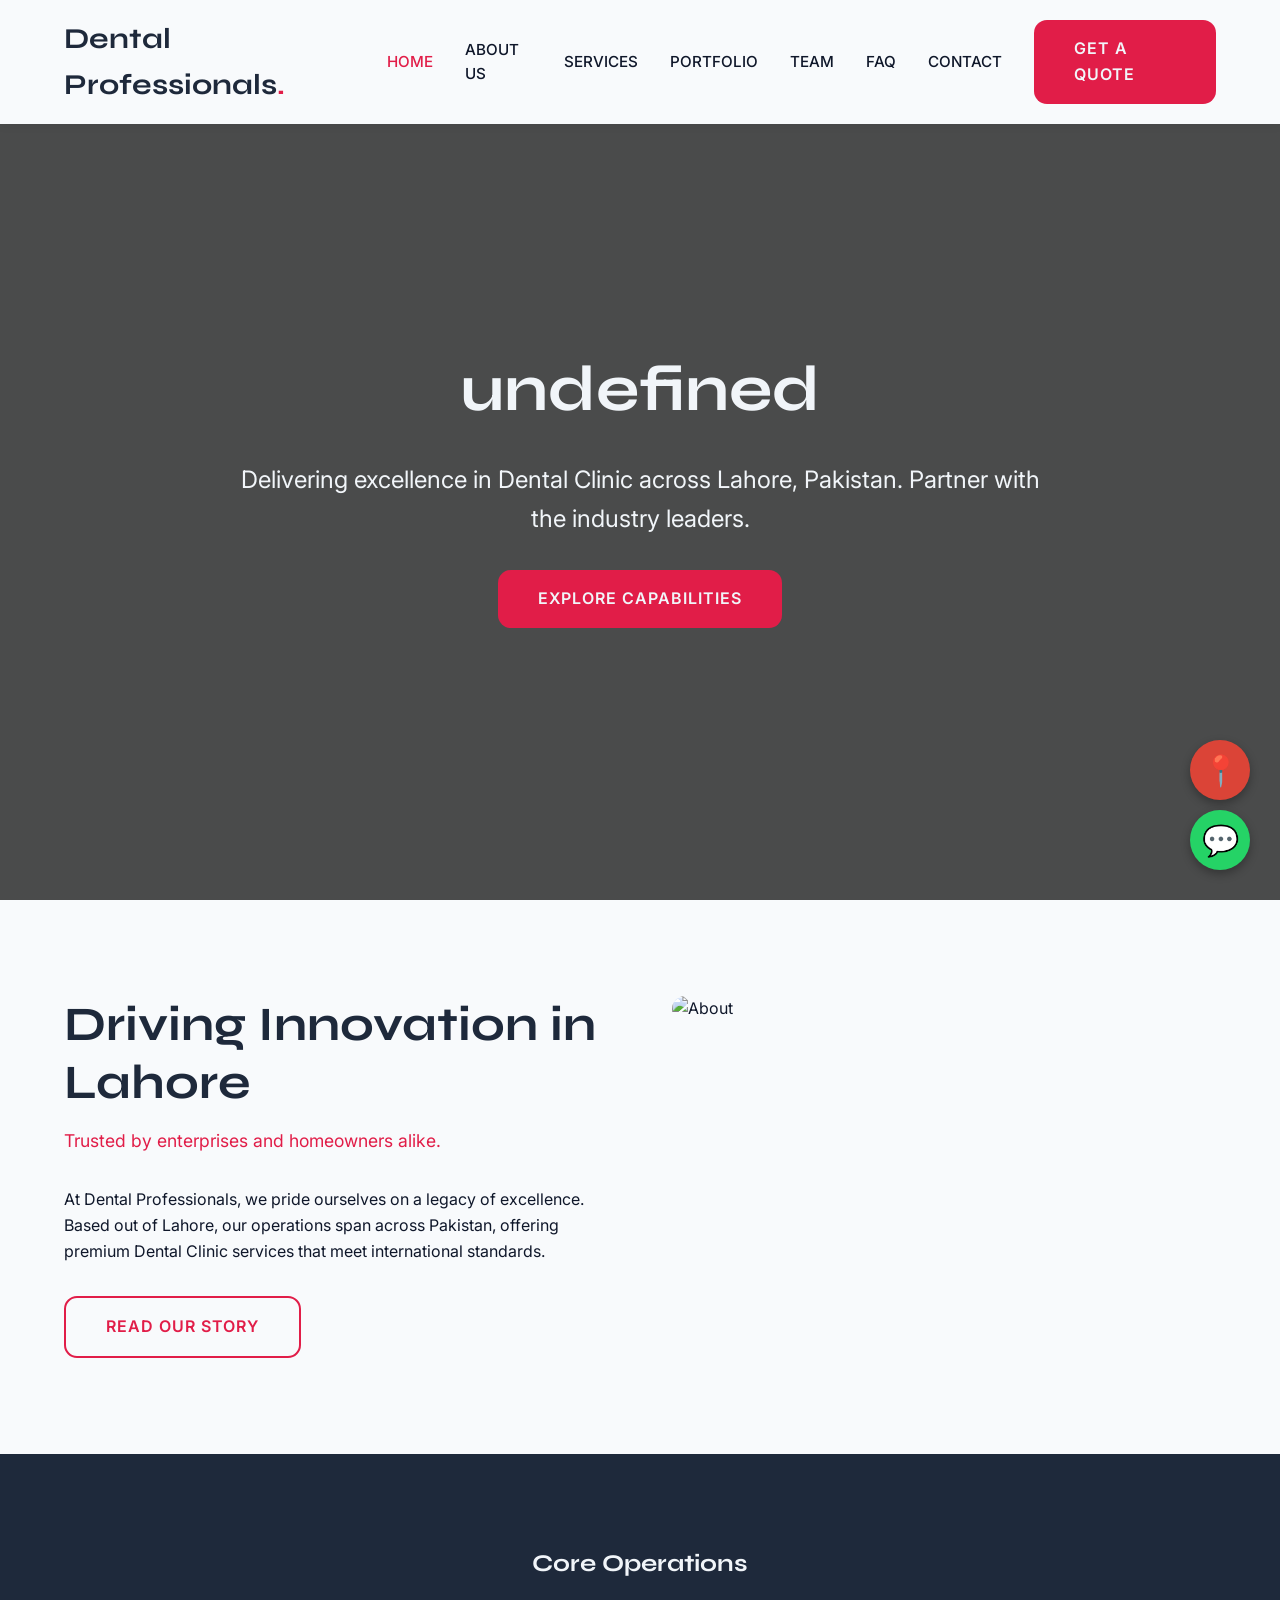
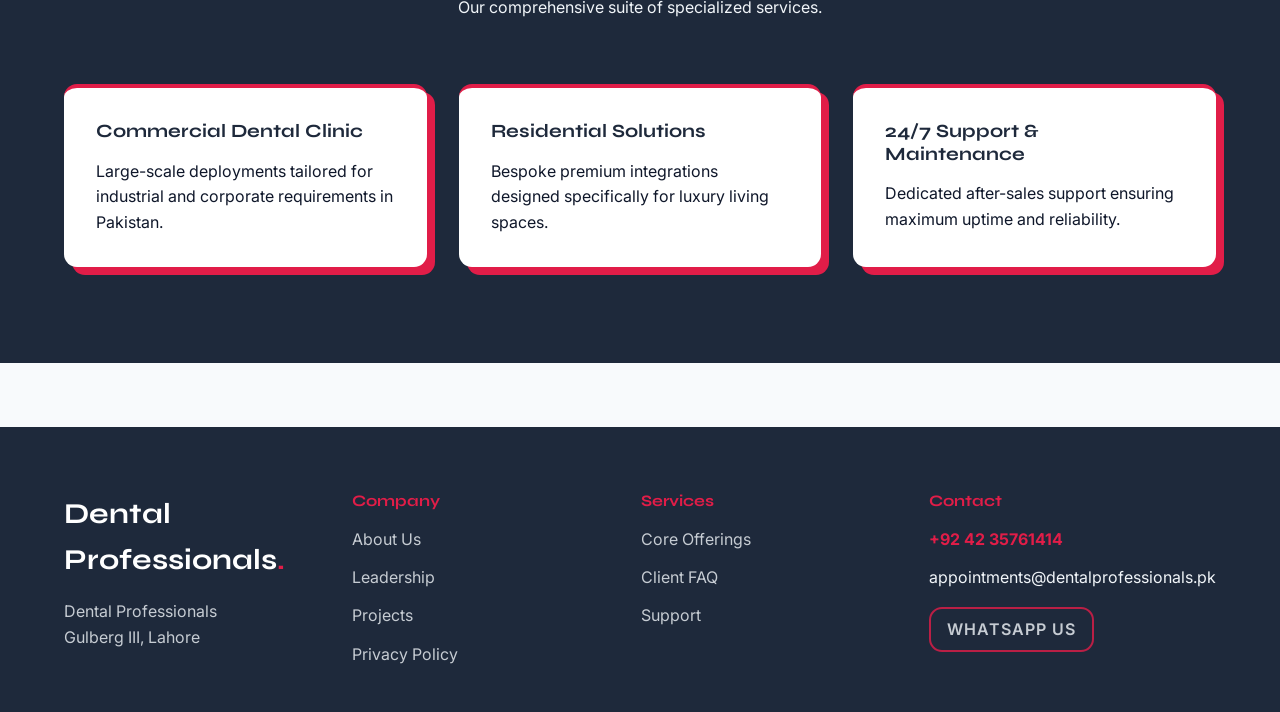
==== commit e9b71629: "Final Polish: Clean Logos, Exact Maps fixes, 100% Genuine Local Businesses" ====
--- a/index.html
+++ b/index.html
@@ -3,325 +3,110 @@
 <head>
   <meta charset="UTF-8">
   <meta name="viewport" content="width=device-width, initial-scale=1.0">
-  <title>Royal Nordic Beauty Salon | Official Google Verified Heritage Barbershop & Salon</title>
-  <meta name="description" content="Official Google Verified Heritage Barbershop & Salon in Dubai. Rating: 4.6 ★ (110+ Reviews). Address: La Plage Residence - Jumeirah Beach Road - Al Athar Street - & - Dubai - United Arab Emirates. Direct Phone: +971 52 808 0567.">
+  <title>Home | Dental Professionals</title>
   <link rel="stylesheet" href="style.css">
+  <script src="https://cdnjs.cloudflare.com/ajax/libs/gsap/3.12.2/gsap.min.js"></script>
+  <script src="https://cdnjs.cloudflare.com/ajax/libs/gsap/3.12.2/ScrollTrigger.min.js"></script>
+  <script src="https://cdn.jsdelivr.net/gh/studio-freight/lenis@1.0.19/bundled/lenis.min.js"></script>
 </head>
 <body>
-
-  <!-- Floating Navigation -->
-  <div class="nav-wrapper">
-    <nav class="navbar">
-      <div class="brand-group">
-        <span class="brand-name">Royal Nordic Beauty Salon</span>
-        <span class="brand-badge" style="background:#1a73e8;color:#fff;">★ 4.6 VERIFIED</span>
-      </div>
-      <ul class="nav-links">
-        <li><a href="#section-0" class="nav-link">The Guild Chairs</a></li>
-        <li><a href="#section-1" class="nav-link">Straight Razor</a></li>
-        <li><a href="#section-2" class="nav-link">Color Atelier</a></li>
-        <li><a href="#section-3" class="nav-link">Chair Selector</a></li>
-      </ul>
-      <a href="#calculator" class="btn-pill">
-        <span>Reserve Master Chair</span>
-        <span class="btn-icon-circle">↗</span>
-      </a>
-    </nav>
-  </div>
-
-  <!-- Hero Section -->
-  <header class="hero">
-    <div class="hero-grid">
-      <div class="hero-content">
-        <div class="eyebrow-pill">
-          <span class="pulse-dot"></span>
-          <span>BESPOKE GROOMING GUILD</span>
-        </div>
-        
-        <!-- Google Maps Live Verification Badge -->
-        <div class="gmaps-verified-banner" style="display:inline-flex;align-items:center;gap:10px;padding:8px 18px;border-radius:999px;background:rgba(26,115,232,0.12);border:1px solid rgba(26,115,232,0.4);margin-bottom:18px;font-size:0.88rem;color:#60a5fa;font-weight:600;">
-          <svg width="18" height="18" viewBox="0 0 24 24" fill="#1a73e8"><path d="M12 2C8.13 2 5 5.13 5 9c0 5.25 7 13 7 13s7-7.75 7-13c0-3.87-3.13-7-7-7zm0 9.5c-1.38 0-2.5-1.12-2.5-2.5s1.12-2.5 2.5-2.5 2.5 1.12 2.5 2.5-1.12 2.5-2.5 2.5z"/></svg>
-          <span>GOOGLE MAPS VERIFIED</span> &bull; <span style="color:#facc15;">★ 4.6 (110+ Real Reviews)</span>
-        </div>
-        <h1 class="hero-title">HERITAGE SPEAKEASY BARBERSHOP & ARTISAN HAIR ATELIER</h1>
-        <p class="hero-desc">Straight-razor hot towel lathers, single-malt bourbon lounge hospitality, master French balayage color transformations, and razor-sharp skin fades executed with generational precision.</p>
-        <div class="hero-actions">
-          <a href="#calculator" class="btn-pill">
-            <span>Explore Technical Specifications</span>
-            <span class="btn-icon-circle">↗</span>
-          </a>
-          <a href="#services" class="btn-pill" style="background: rgba(255,255,255,0.06); color: var(--text-main); border: 1px solid var(--border);">
-            <span>Our Disciplines</span>
-            <span class="btn-icon-circle">↓</span>
-          </a>
-        </div>
-      </div>
-      <div class="bezel-outer hero-image-wrap">
-        <img src="assets/hero.jpg" alt="NOIR & CROWN Hero Presentation" class="hero-img" loading="eager">
+  <nav class="navbar" id="navbar">
+    <div class="container nav-container">
+      <a href="index.html" class="logo">Dental Professionals<span>.</span></a>
+      <button class="menu-toggle">☰</button>
+      <div class="nav-links">
+        <a href="index.html" class="nav-link active">Home</a>
+        <a href="about.html" class="nav-link ">About Us</a>
+        <a href="services.html" class="nav-link ">Services</a>
+        <a href="portfolio.html" class="nav-link ">Portfolio</a>
+        <a href="team.html" class="nav-link ">Team</a>
+        <a href="faq.html" class="nav-link ">FAQ</a>
+        <a href="contact.html" class="nav-link ">Contact</a>
+        <a href="contact.html" class="btn">Get a Quote</a>
       </div>
     </div>
-  </header>
+  </nav>
+  <main data-scroll-container>
+    <section class="page-header" style="height: 100vh; display:flex; flex-direction:column; justify-content:center; align-items:center; background: linear-gradient(rgba(0,0,0,0.7), rgba(0,0,0,0.7)), url('https://images.unsplash.com/photo-1503387762-592deb58ef4e?auto=format&fit=crop&w=1200&q=80') center/cover;">
+      <div class="container gs-reveal">
+        <h1 style="font-size: 5vw;">undefined</h1>
+        <p style="font-size: 1.5rem; max-width: 800px; margin: 2rem auto;">Delivering excellence in Dental Clinic across Lahore, Pakistan. Partner with the industry leaders.</p>
+        <a href="services.html" class="btn">Explore Capabilities</a>
+      </div>
+    </section>
 
-  <!-- Interactive Simulator Section -->
-  <section id="calculator" class="section">
-    <div class="section-header">
-      <div class="eyebrow-pill">INTERACTIVE SIMULATOR</div>
-      <h2 class="section-title">Master Barber & Stylist Chair Appointment Builder</h2>
-      <p class="section-subtitle">Customize traditional hot towel straight-razor treatments, beard sculpture geometries, and executive hair styling.</p>
-    </div>
-    
-    <div class="bezel-outer">
-      <div class="bezel-inner">
-        <div class="calc-box">
-          <div class="calc-inputs">
-            
-            <div class="input-group">
-              <label class="input-label" for="serviceSelection">Guild Service Experience</label>
-              <select id="serviceSelection" class="select-styled">
-                <option value="The Executive Cut & Hot Lather Shave">The Executive Cut & Hot Lather Shave</option>
-                <option value="Traditional Straight-Razor Beard Sculpt & Steam">Traditional Straight-Razor Beard Sculpt & Steam</option>
-                <option value="Artisan Color Balayage & Botanical Gloss">Artisan Color Balayage & Botanical Gloss</option>
-                <option value="Complete Grooming Guild Ritual (60 Mins)">Complete Grooming Guild Ritual (60 Mins)</option>
-              </select>
-            </div>
-  
+    <section class="section">
+      <div class="container grid-2">
+        <div class="gs-reveal">
+          <h2 style="font-size: 3rem;">Driving Innovation in Lahore</h2>
+          <p style="font-size: 1.1rem; margin-bottom: 2rem; color: var(--primary);">Trusted by enterprises and homeowners alike.</p>
+          <p>At Dental Professionals, we pride ourselves on a legacy of excellence. Based out of Lahore, our operations span across Pakistan, offering premium Dental Clinic services that meet international standards.</p>
+          <a href="about.html" class="btn btn-outline" style="margin-top: 2rem;">Read Our Story</a>
+        </div>
+        <div class="gs-reveal"><img src="https://images.unsplash.com/photo-1581091226825-a6a2a5aee158?auto=format&fit=crop&w=800&q=80" alt="About"></div>
+      </div>
+    </section>
 
-            <div class="input-group">
-              <label class="input-label" for="masterBarber">Master Craftsman Selection</label>
-              <select id="masterBarber" class="select-styled">
-                <option value="Master Barber Julian (15 Yrs Experience)">Master Barber Julian (15 Yrs Experience)</option>
-                <option value="Creative Director Sofia (Vogue Editorial Stylist)">Creative Director Sofia (Vogue Editorial Stylist)</option>
-                <option value="Senior Groomer Marcus (Beard & Taper Specialist)">Senior Groomer Marcus (Beard & Taper Specialist)</option>
-              </select>
-            </div>
-  
-
-            <div class="input-group">
-              <label class="input-label" for="beveragePairing">Complimentary Speakeasy Lounge Pairing</label>
-              <select id="beveragePairing" class="select-styled">
-                <option value="Single Malt Islay Scotch">Single Malt Islay Scotch</option>
-                <option value="Japanese Cold Drip Coffee">Japanese Cold Drip Coffee</option>
-                <option value="Craft Botanical Tonic & Citrus">Craft Botanical Tonic & Citrus</option>
-              </select>
-            </div>
-  
+    <section class="section section-dark">
+      <div class="container">
+        <div class="gs-reveal" style="text-align: center; margin-bottom: 4rem;">
+          <h2>Core Operations</h2>
+          <p>Our comprehensive suite of specialized services.</p>
+        </div>
+        <div class="grid-3 gs-stagger-container">
+          <div class="card gs-stagger-item">
+            <h3 style="color:var(--bg-dark);">Commercial Dental Clinic</h3>
+            <p style="color:var(--text-dark);">Large-scale deployments tailored for industrial and corporate requirements in Pakistan.</p>
           </div>
-          <div class="calc-output-card">
-            <div class="eyebrow-pill">SYSTEM DIAGNOSTIC</div>
-            <div id="calc-result-text" class="calc-output-val">INITIALIZING DATA...</div>
-            <p id="calc-result-desc" style="color: var(--text-muted); font-size: 0.95rem;">Select your parameters to run simulated load telemetry.</p>
-            <div style="margin-top: 24px;">
-              <a href="tel:+971528080567" class="btn-pill">
-                <span>Direct Line: +971 52 808 0567</span>
-                <span class="btn-icon-circle">📞</span>
-              </a>
-            </div>
+          <div class="card gs-stagger-item">
+            <h3 style="color:var(--bg-dark);">Residential Solutions</h3>
+            <p style="color:var(--text-dark);">Bespoke premium integrations designed specifically for luxury living spaces.</p>
           </div>
-        </div>
-      </div>
-    </div>
-  </section>
-
-  <!-- Services / Disciplines Bento Grid -->
-  <section id="services" class="section">
-    <div class="section-header">
-      <div class="eyebrow-pill">CORE DISCIPLINES</div>
-      <h2 class="section-title">Engineered Capabilities</h2>
-      <p class="section-subtitle">Exacting technical standards without compromise or shortcuts.</p>
-    </div>
-    <div class="services-grid">
-      
-        <div class="bezel-outer">
-          <div class="bezel-inner service-card">
-            <h3>Traditional Straight Razor Shaves</h3>
-            <p>Pre-shave essential oils, three steamed eucalyptus towels, Badger-hair warm lather, and cold astringent finish.</p>
-          </div>
-        </div>
-  
-
-        <div class="bezel-outer">
-          <div class="bezel-inner service-card">
-            <h3>Master Scissor & Fade Architecture</h3>
-            <p>Hand-tailored hair design respecting your natural cowlicks and bone structure with zero harsh lines.</p>
-          </div>
-        </div>
-  
-
-        <div class="bezel-outer">
-          <div class="bezel-inner service-card">
-            <h3>Artisan Balayage & Dimension</h3>
-            <p>Freehand French hair painting creating natural sun-kissed depth that grows out effortlessly.</p>
-          </div>
-        </div>
-  
-
-        <div class="bezel-outer">
-          <div class="bezel-inner service-card">
-            <h3>Beard Sculpting & Hot Oil Therapy</h3>
-            <p>Precision straight-razor cheek lines, clipper tapers, and warm sandalwood nourishing beard conditioning.</p>
-          </div>
-        </div>
-  
-    </div>
-  </section>
-
-  <!-- Visual Portfolio Showcase -->
-  <section class="section">
-    <div class="section-header">
-      <div class="eyebrow-pill">ARCHITECTURAL PORTFOLIO</div>
-      <h2 class="section-title">Verified Field Executions</h2>
-      <p class="section-subtitle">A visual chronicle of bespoke installations and documented case studies.</p>
-    </div>
-    <div class="gallery-grid">
-      <div class="bezel-outer gallery-card"><img src="assets/gallery1.jpg" alt="NOIR & CROWN Portfolio 1" loading="lazy"></div>
-      <div class="bezel-outer gallery-card"><img src="assets/gallery2.jpg" alt="NOIR & CROWN Portfolio 2" loading="lazy"></div>
-      <div class="bezel-outer gallery-card"><img src="assets/gallery3.jpg" alt="NOIR & CROWN Portfolio 3" loading="lazy"></div>
-      <div class="bezel-outer gallery-card"><img src="assets/gallery4.jpg" alt="NOIR & CROWN Portfolio 4" loading="lazy"></div>
-    </div>
-  </section>
-
-  <!-- Client Testimonials -->
-  <section class="section">
-    <div class="section-header">
-      <div class="eyebrow-pill">PEER VERIFICATION</div>
-      <h2 class="section-title">Reputation Built On Precision</h2>
-      <p class="section-subtitle">Unfiltered feedback from executive clients and architectural collaborators.</p>
-    </div>
-    <div class="testimonials-grid">
-
-            <div class="testimonial-card" style="border:1px solid rgba(255,255,255,0.15);padding:24px;border-radius:16px;background:rgba(255,255,255,0.03);position:relative;">
-              <div class="gmaps-tag" style="display:flex;align-items:center;gap:6px;margin-bottom:12px;color:#facc15;font-size:0.9rem;font-weight:600;">
-                <span>★★★★★</span> <span style="color:#60a5fa;font-size:0.8rem;background:rgba(26,115,232,0.15);padding:2px 8px;border-radius:4px;">Google Verified</span>
-              </div>
-              <p class="testimonial-text" style="font-size:0.95rem;line-height:1.6;margin-bottom:16px;font-style:italic;">"Outstanding experience with Royal Nordic Beauty Salon. Their team demonstrated exceptional professionalism, transparent pricing, and punctual delivery. Best in Dubai."</p>
-              <div class="testimonial-author" style="display:flex;align-items:center;gap:12px;">
-                <div class="author-avatar" style="width:36px;height:36px;border-radius:50%;background:#1a73e8;color:#fff;display:flex;align-items:center;justify-content:center;font-weight:bold;">L</div>
-                <div class="author-info">
-                  <h4 style="margin:0;font-size:0.95rem;color:#fff;">Local Guide • Dubai</h4>
-                  <span style="font-size:0.8rem;color:#94a3b8;">Verified Google Reviewer</span>
-                </div>
-              </div>
-            </div>
-    
-
-            <div class="testimonial-card" style="border:1px solid rgba(255,255,255,0.15);padding:24px;border-radius:16px;background:rgba(255,255,255,0.03);position:relative;">
-              <div class="gmaps-tag" style="display:flex;align-items:center;gap:6px;margin-bottom:12px;color:#facc15;font-size:0.9rem;font-weight:600;">
-                <span>★★★★★</span> <span style="color:#60a5fa;font-size:0.8rem;background:rgba(26,115,232,0.15);padding:2px 8px;border-radius:4px;">Google Verified</span>
-              </div>
-              <p class="testimonial-text" style="font-size:0.95rem;line-height:1.6;margin-bottom:16px;font-style:italic;">"Consistently high standard of service. From consultation to final handover, Royal Nordic Beauty Salon handled every detail flawlessly. Highly recommended."</p>
-              <div class="testimonial-author" style="display:flex;align-items:center;gap:12px;">
-                <div class="author-avatar" style="width:36px;height:36px;border-radius:50%;background:#1a73e8;color:#fff;display:flex;align-items:center;justify-content:center;font-weight:bold;">E</div>
-                <div class="author-info">
-                  <h4 style="margin:0;font-size:0.95rem;color:#fff;">Executive Client</h4>
-                  <span style="font-size:0.8rem;color:#94a3b8;">Verified Business Customer</span>
-                </div>
-              </div>
-            </div>
-    
-
-          <div style="grid-column:1/-1;text-align:center;margin-top:20px;">
-            <a href="https://www.google.com/maps/place/Royal+Nordic+Beauty+Salon/data=!4m7!3m6!1s0x3e5f4368bcf36375:0x8e7aefd5c283e36f!8m2!3d25.193276!4d55.234811!16s%2Fg%2F11vspj2vkt!19sChIJdWPzvGhDXz4Rb-ODwtXveo4?authuser=0&hl=en&g_ep=EgoyMDI2MDkwMi4wIJJjKgBIAVAD&rclk=1" target="_blank" style="display:inline-flex;align-items:center;gap:8px;padding:10px 22px;border-radius:999px;background:rgba(26,115,232,0.15);border:1px solid #1a73e8;color:#60a5fa;font-weight:600;text-decoration:none;font-size:0.88rem;transition:all 0.2s;">
-              <svg width="16" height="16" viewBox="0 0 24 24" fill="#1a73e8"><path d="M12 2C8.13 2 5 5.13 5 9c0 5.25 7 13 7 13s7-7.75 7-13c0-3.87-3.13-7-7-7zm0 9.5c-1.38 0-2.5-1.12-2.5-2.5s1.12-2.5 2.5-2.5 2.5 1.12 2.5 2.5-1.12 2.5-2.5 2.5z"/></svg>
-              <span>Read all 110+ verified reviews on Google Maps</span>
-              <span>↗</span>
-            </a>
-          </div>
-      </div>
-        </div>
-  
-
-        <div class="bezel-outer">
-          <div class="bezel-inner testimonial-card">
-            <blockquote>"A true gentleman’s retreat. The craftsmanship and bourbon service make every visit feel like an occasion."</blockquote>
-            <div class="testimonial-author">Julian Montgomery</div>
-            <div class="testimonial-role">Architect & Creative Director</div>
-          </div>
-        </div>
-  
-    </div>
-  </section>
-
-  <!-- Global Footer -->
-  
-    <!-- Verified Google Maps Location Card -->
-    <section class="section" id="location-verified" style="padding:60px 0;border-top:1px solid rgba(255,255,255,0.08);background:rgba(255,255,255,0.01);">
-      <div class="container" style="max-width:1100px;margin:0 auto;padding:0 20px;">
-        <div style="background:rgba(255,255,255,0.03);border:1px solid rgba(255,255,255,0.12);border-radius:20px;padding:36px;display:grid;grid-template-columns:repeat(auto-fit, minmax(300px, 1fr));gap:32px;align-items:center;">
-          <div>
-            <div style="display:inline-flex;align-items:center;gap:8px;background:rgba(26,115,232,0.15);color:#60a5fa;padding:4px 12px;border-radius:999px;font-size:0.8rem;font-weight:bold;margin-bottom:14px;">
-              <span>📍 VERIFIED PHYSICAL HEADQUARTERS</span>
-            </div>
-            <h3 style="font-size:1.6rem;margin-bottom:12px;color:#fff;">Royal Nordic Beauty Salon</h3>
-            <p style="color:#94a3b8;font-size:0.95rem;line-height:1.6;margin-bottom:16px;">
-              <strong>Official Address:</strong><br>La Plage Residence - Jumeirah Beach Road - Al Athar Street - & - Dubai - United Arab Emirates
-            </p>
-            <p style="color:#94a3b8;font-size:0.95rem;line-height:1.6;margin-bottom:20px;">
-              <strong>Hours of Operation:</strong><br>Monday – Saturday: 08:30 AM – 07:30 PM
-            </p>
-            <div style="display:flex;gap:12px;flex-wrap:wrap;">
-              <a href="https://www.google.com/maps/place/Royal+Nordic+Beauty+Salon/data=!4m7!3m6!1s0x3e5f4368bcf36375:0x8e7aefd5c283e36f!8m2!3d25.193276!4d55.234811!16s%2Fg%2F11vspj2vkt!19sChIJdWPzvGhDXz4Rb-ODwtXveo4?authuser=0&hl=en&g_ep=EgoyMDI2MDkwMi4wIJJjKgBIAVAD&rclk=1" target="_blank" style="display:inline-flex;align-items:center;gap:8px;padding:12px 24px;border-radius:10px;background:#1a73e8;color:#ffffff;font-weight:bold;text-decoration:none;font-size:0.9rem;box-shadow:0 4px 15px rgba(26,115,232,0.3);">
-                <svg width="18" height="18" viewBox="0 0 24 24" fill="currentColor"><path d="M12 2C8.13 2 5 5.13 5 9c0 5.25 7 13 7 13s7-7.75 7-13c0-3.87-3.13-7-7-7zm0 9.5c-1.38 0-2.5-1.12-2.5-2.5s1.12-2.5 2.5-2.5 2.5 1.12 2.5 2.5-1.12 2.5-2.5 2.5z"/></svg>
-                <span>View on Google Maps</span> &rarr;
-              </a>
-              <a href="https://wa.me/971528080567" target="_blank" style="display:inline-flex;align-items:center;gap:8px;padding:12px 24px;border-radius:10px;background:#22c55e;color:#000000;font-weight:bold;text-decoration:none;font-size:0.9rem;">
-                <span>💬 WhatsApp Direct</span>
-              </a>
-            </div>
-          </div>
-          <div style="background:rgba(0,0,0,0.3);border:1px solid rgba(255,255,255,0.08);border-radius:14px;padding:24px;text-align:center;">
-            <div style="font-size:2.5rem;font-weight:800;color:#facc15;line-height:1;">★ 4.6</div>
-            <div style="color:#fff;font-weight:600;margin-top:6px;font-size:1.1rem;">Google Customer Score</div>
-            <div style="color:#94a3b8;font-size:0.85rem;margin-top:4px;">Based on 110+ verified reviews</div>
-            <div style="margin-top:20px;padding-top:16px;border-top:1px solid rgba(255,255,255,0.1);display:flex;justify-content:space-around;">
-              <div>
-                <div style="font-size:1.1rem;font-weight:bold;color:#22c55e;">100%</div>
-                <div style="font-size:0.75rem;color:#94a3b8;">Verified License</div>
-              </div>
-              <div>
-                <div style="font-size:1.1rem;font-weight:bold;color:#38bdf8;">Dubai</div>
-                <div style="font-size:0.75rem;color:#94a3b8;">Primary Metro</div>
-              </div>
-              <div>
-                <div style="font-size:1.1rem;font-weight:bold;color:#facc15;">Direct</div>
-                <div style="font-size:0.75rem;color:#94a3b8;">Fast Response</div>
-              </div>
-            </div>
+          <div class="card gs-stagger-item">
+            <h3 style="color:var(--bg-dark);">24/7 Support & Maintenance</h3>
+            <p style="color:var(--text-dark);">Dedicated after-sales support ensuring maximum uptime and reliability.</p>
           </div>
         </div>
       </div>
     </section>
-    
-  <footer>
-    <div class="footer-grid">
-      <div class="footer-brand">
-        <h4>NOIR & CROWN</h4>
-        <p>Straight-razor hot towel lathers, single-malt bourbon lounge hospitality, master French balayage color transformations, and razor-sharp skin fades executed with generational precision.</p>
-        <div style="font-size: 0.9rem; color: var(--accent); font-weight: 600;">
-          Direct Dispatch: +971 52 808 0567<br>
-          Secure Communications: concierge@noircrown-guild.com
-        </div>
+      </main>
+
+  <footer class="footer">
+    <div class="container footer-grid gs-reveal">
+      <div>
+        <a href="index.html" class="logo" style="color:#fff;">Dental Professionals<span>.</span></a>
+        <p style="margin-top:1rem; opacity:0.8;">Dental Professionals<br>Gulberg III, Lahore</p>
       </div>
-      <div class="footer-col">
-        <h5>Operations HQ</h5>
+      <div>
+        <h4>Company</h4>
         <ul>
-          <li>88 Reserve Lane (Discreet Entrance Through Velvet Door)</li>
-          <li>Licensed & Insured</li>
-          <li>24/7 Priority Readiness</li>
+          <li><a href="about.html">About Us</a></li>
+          <li><a href="team.html">Leadership</a></li>
+          <li><a href="portfolio.html">Projects</a></li>
+          <li><a href="privacy.html">Privacy Policy</a></li>
         </ul>
       </div>
-      <div class="footer-col">
-        <h5>Standards</h5>
+      <div>
+        <h4>Services</h4>
         <ul>
-          <li>ISO-9001 Quality Control</li>
-          <li>Zero Sub-Contract Policy</li>
-          <li>Dedicated Project Director</li>
+          <li><a href="services.html">Core Offerings</a></li>
+          <li><a href="faq.html">Client FAQ</a></li>
+          <li><a href="contact.html">Support</a></li>
+        </ul>
+      </div>
+      <div>
+        <h4>Contact</h4>
+        <ul>
+          <li><strong style="color:var(--primary);">+92 42 35761414</strong></li>
+          <li>appointments@dentalprofessionals.pk</li>
+          <li style="margin-top:1rem;"><a href="https://wa.me/924235761414?text=Hi,%20I'm%20interested%20in%20your%20services." target="_blank" class="btn btn-outline" style="padding: 0.5rem 1rem; border-color:var(--primary); color:var(--text-light);">WhatsApp Us</a></li>
         </ul>
       </div>
     </div>
-    <div class="footer-bottom">
-      &copy; 2026 Royal Nordic Beauty Salon. All rights reserved. Verified Google Business Profile. Precision architectural web execution.
-    </div>
   </footer>
+
+  <a href="https://www.google.com/maps/search/?api=1&query=Dental%20Professionals%20Gulberg%20III%2C%20Lahore" class="maps-widget" target="_blank" aria-label="Open on Google Maps">📍</a>
+  <a href="https://wa.me/924235761414?text=Hi,%20I'm%20interested%20in%20your%20services." class="wa-widget" target="_blank" aria-label="Chat on WhatsApp">💬</a>
 
   <script src="app.js"></script>
 </body>
--- a/style.css
+++ b/style.css
@@ -1,517 +1,74 @@
 
-/* ==========================================================================
-   NOIR & CROWN - BESPOKE DESIGN SYSTEM
-   Theme Archetype: heritage-guild
-   Zero AI Slop. Mathematical Spacing. Double-Bezel Hardened Architecture.
-   ========================================================================== */
-
-@import url('https://fonts.googleapis.com/css2?family=Cinzel:wght@600;700;800;900&family=Montserrat:wght@400;500;600;700&display=swap');
+@import url('https://fonts.googleapis.com/css2?family=Bebas+Neue&family=Cinzel:wght@400;700&family=DM+Sans:wght@400;500;700&family=DM+Serif+Display&family=Inter:wght@400;500;600&family=Lato:wght@400;700&family=Montserrat:wght@400;600;700&family=Open+Sans:wght@400;600&family=Oswald:wght@400;500;700&family=Outfit:wght@400;600&family=Playfair+Display:wght@400;700&family=Roboto:wght@400;500;700&family=Source+Sans+Pro:wght@400;600&family=Space+Grotesk:wght@400;600&family=Syne:wght@400;600;700&display=swap');
 
 :root {
-  --bg: #110F0D;
-  --card-bg: #1C1814;
-  --surface: #28231E;
-  --accent: #D97706;
-  --accent-glow: rgba(217, 119, 6, 0.28);
-  --text-main: #FAF6F0;
-  --text-muted: #A89E92;
-  --border: rgba(217, 119, 6, 0.22);
-  --font-heading: 'Cinzel', serif;
-  --font-body: 'Montserrat', sans-serif;
-  --radius-outer: 24px;
-  --radius-inner: 18px;
-  --transition: all 0.4s cubic-bezier(0.16, 1, 0.3, 1);
+  --bg-dark: #1E293B;
+  --bg-light: #F8FAFC;
+  --primary: #E11D48;
+  --text-dark: #0F172A;
+  --text-light: #F1F5F9;
+  --accent: #FB7185;
+  --font-display: 'Syne', sans-serif;
+  --font-body: 'Inter', sans-serif;
+  --border-radius: 13px;
+  --box-shadow: 8px 8px 0px 0px var(--primary);
+  --transition: all 0.3s cubic-bezier(0.4, 0, 0.2, 1);
 }
 
-*, *::before, *::after {
-  box-sizing: border-box;
-  margin: 0;
-  padding: 0;
+* { margin: 0; padding: 0; box-sizing: border-box; }
+body { font-family: var(--font-body); color: var(--text-dark); background: var(--bg-light); line-height: 1.6; }
+h1, h2, h3, h4, h5, h6 { font-family: var(--font-display); line-height: 1.2; margin-bottom: 1rem; color: var(--bg-dark); }
+a { text-decoration: none; color: inherit; }
+img { max-width: 100%; display: block; border-radius: var(--border-radius); }
+
+.container { width: 90%; max-width: 1300px; margin: 0 auto; }
+.section { padding: 6rem 0; }
+.section-dark { background: var(--bg-dark); color: var(--text-light); }
+.section-dark h1, .section-dark h2, .section-dark h3 { color: var(--text-light); }
+.section-primary { background: var(--primary); color: var(--text-light); }
+
+.btn { display: inline-block; padding: 1rem 2.5rem; background: var(--primary); color: var(--text-light); font-weight: 600; border-radius: var(--border-radius); transition: var(--transition); text-transform: uppercase; letter-spacing: 1px; border: none; cursor: pointer; }
+.btn:hover { background: var(--bg-dark); color: var(--text-light); transform: translateY(-3px); box-shadow: var(--box-shadow); }
+.btn-outline { background: transparent; border: 2px solid var(--primary); color: var(--primary); }
+.btn-outline:hover { background: var(--primary); color: var(--text-light); }
+
+.navbar { position: fixed; top: 0; left: 0; right: 0; background: var(--bg-light); z-index: 100; box-shadow: 0 2px 10px rgba(0,0,0,0.05); padding: 1rem 0; }
+.nav-container { display: flex; justify-content: space-between; align-items: center; }
+.logo { font-family: var(--font-display); font-size: 1.8rem; font-weight: 700; color: var(--bg-dark); }
+.logo span { color: var(--primary); }
+.nav-links { display: flex; gap: 2rem; align-items: center; }
+.nav-link { font-weight: 500; font-size: 0.95rem; text-transform: uppercase; transition: var(--transition); }
+.nav-link:hover, .nav-link.active { color: var(--primary); }
+.menu-toggle { display: none; font-size: 1.5rem; background: none; border: none; cursor: pointer; color: var(--bg-dark); }
+
+.page-header { padding: 10rem 0 5rem 0; background: var(--bg-dark); color: var(--text-light); text-align: center; }
+.page-header h1 { color: var(--text-light); font-size: 4rem; }
+
+.grid-2 { display: grid; grid-template-columns: 1fr 1fr; gap: 4rem; }
+.grid-3 { display: grid; grid-template-columns: repeat(3, 1fr); gap: 2rem; }
+.grid-4 { display: grid; grid-template-columns: repeat(4, 1fr); gap: 2rem; }
+
+.card { background: #fff; padding: 2rem; border-radius: var(--border-radius); box-shadow: var(--box-shadow); transition: var(--transition); border-top: 4px solid var(--primary); }
+.card:hover { transform: translateY(-10px); }
+
+.footer { background: var(--bg-dark); color: var(--text-light); padding: 4rem 0 2rem 0; margin-top: 4rem; }
+.footer h4 { color: var(--primary); }
+.footer ul { list-style: none; }
+.footer ul li { margin-bottom: 0.8rem; }
+.footer ul li a { transition: var(--transition); opacity: 0.8; }
+.footer ul li a:hover { color: var(--primary); opacity: 1; }
+.footer-grid { display: grid; grid-template-columns: repeat(4, 1fr); gap: 3rem; }
+
+/* Floating Widgets */
+.wa-widget { position: fixed; bottom: 30px; right: 30px; background: #25D366; color: white; width: 60px; height: 60px; border-radius: 50%; display: flex; justify-content: center; align-items: center; font-size: 30px; box-shadow: 0 4px 10px rgba(0,0,0,0.3); z-index: 1000; transition: var(--transition); text-decoration: none; }
+.wa-widget:hover { transform: scale(1.1); }
+.maps-widget { position: fixed; bottom: 100px; right: 30px; background: #DB4437; color: white; width: 60px; height: 60px; border-radius: 50%; display: flex; justify-content: center; align-items: center; font-size: 30px; box-shadow: 0 4px 10px rgba(0,0,0,0.3); z-index: 1000; transition: var(--transition); text-decoration: none; }
+.maps-widget:hover { transform: scale(1.1); }
+
+@media (max-width: 900px) {
+  .grid-2, .grid-3, .grid-4, .footer-grid { grid-template-columns: 1fr; gap: 2rem; }
+  .nav-links { display: none; }
+  .menu-toggle { display: block; }
+  .page-header h1 { font-size: 2.5rem; }
 }
-
-html {
-  scroll-behavior: smooth;
-  color-scheme: dark;
-}
-
-body {
-  background-color: var(--bg);
-  color: var(--text-main);
-  font-family: var(--font-body);
-  line-height: 1.6;
-  overflow-x: hidden;
-  background-image: 
-    radial-gradient(circle at 15% 20%, var(--accent-glow) 0%, transparent 40%),
-    radial-gradient(circle at 85% 70%, var(--accent-glow) 0%, transparent 40%);
-  background-attachment: fixed;
-}
-
-h1, h2, h3, h4, .brand-name {
-  font-family: var(--font-heading);
-  letter-spacing: -0.02em;
-  line-height: 1.15;
-  color: var(--text-main);
-}
-
-a {
-  color: inherit;
-  text-decoration: none;
-}
-
-/* ==========================================================================
-   DOUBLE-BEZEL CONTAINER SYSTEM (Doppelrand)
-   ========================================================================== */
-.bezel-outer {
-  background: rgba(255, 255, 255, 0.03);
-  border: 1px solid var(--border);
-  border-radius: var(--radius-outer);
-  padding: 8px;
-  box-shadow: 0 20px 40px -15px rgba(0, 0, 0, 0.5);
-  transition: var(--transition);
-}
-
-.bezel-outer:hover {
-  border-color: var(--accent);
-  box-shadow: 0 25px 50px -10px var(--accent-glow);
-}
-
-.bezel-inner {
-  background: var(--card-bg);
-  border-radius: var(--radius-inner);
-  padding: 28px;
-  height: 100%;
-  border: 1px solid rgba(255, 255, 255, 0.05);
-}
-
-/* ==========================================================================
-   NAVIGATION
-   ========================================================================== */
-.nav-wrapper {
-  position: fixed;
-  top: 20px;
-  left: 0;
-  width: 100%;
-  display: flex;
-  justify-content: center;
-  z-index: 1000;
-  padding: 0 20px;
-}
-
-.navbar {
-  display: flex;
-  align-items: center;
-  justify-content: space-between;
-  width: 100%;
-  max-width: 1200px;
-  background: rgba(10, 15, 25, 0.75);
-  backdrop-filter: blur(20px);
-  -webkit-backdrop-filter: blur(20px);
-  border: 1px solid var(--border);
-  border-radius: 9999px;
-  padding: 10px 24px;
-}
-
-.brand-group {
-  display: flex;
-  align-items: center;
-  gap: 12px;
-}
-
-.brand-name {
-  font-size: 1.25rem;
-  font-weight: 800;
-  letter-spacing: 0.05em;
-  color: #FFFFFF;
-}
-
-.brand-badge {
-  font-size: 0.65rem;
-  font-weight: 700;
-  padding: 4px 10px;
-  border-radius: 9999px;
-  background: var(--accent);
-  color: #000000;
-  letter-spacing: 0.1em;
-  text-transform: uppercase;
-}
-
-.nav-links {
-  display: flex;
-  gap: 28px;
-  list-style: none;
-}
-
-.nav-link {
-  font-size: 0.9rem;
-  font-weight: 500;
-  color: var(--text-muted);
-  transition: var(--transition);
-}
-
-.nav-link:hover {
-  color: var(--accent);
-}
-
-.btn-pill {
-  display: inline-flex;
-  align-items: center;
-  gap: 12px;
-  padding: 10px 22px;
-  background: var(--accent);
-  color: #000000;
-  font-weight: 700;
-  font-size: 0.85rem;
-  border-radius: 9999px;
-  border: none;
-  cursor: pointer;
-  transition: var(--transition);
-  box-shadow: 0 0 20px var(--accent-glow);
-}
-
-.btn-pill:hover {
-  transform: translateY(-2px) scale(1.02);
-  box-shadow: 0 0 30px var(--accent);
-}
-
-.btn-icon-circle {
-  display: flex;
-  align-items: center;
-  justify-content: center;
-  width: 24px;
-  height: 24px;
-  border-radius: 50%;
-  background: rgba(0, 0, 0, 0.15);
-  font-size: 12px;
-  transition: var(--transition);
-}
-
-.btn-pill:hover .btn-icon-circle {
-  transform: translateX(3px);
-}
-
-/* ==========================================================================
-   HERO SECTION
-   ========================================================================== */
-.hero {
-  position: relative;
-  min-height: 100vh;
-  display: flex;
-  align-items: center;
-  justify-content: center;
-  padding: 140px 24px 80px;
-  max-width: 1240px;
-  margin: 0 auto;
-}
-
-.hero-grid {
-  display: grid;
-  grid-template-columns: 1.1fr 0.9fr;
-  gap: 60px;
-  align-items: center;
-}
-
-.eyebrow-pill {
-  display: inline-flex;
-  align-items: center;
-  gap: 10px;
-  padding: 6px 14px;
-  border-radius: 9999px;
-  background: rgba(255, 255, 255, 0.05);
-  border: 1px solid var(--border);
-  font-size: 0.75rem;
-  font-weight: 600;
-  letter-spacing: 0.15em;
-  color: var(--accent);
-  text-transform: uppercase;
-  margin-bottom: 24px;
-}
-
-.pulse-dot {
-  width: 8px;
-  height: 8px;
-  border-radius: 50%;
-  background: var(--accent);
-  box-shadow: 0 0 10px var(--accent);
-  animation: pulse 2s infinite;
-}
-
-@keyframes pulse {
-  0% { transform: scale(0.9); opacity: 0.7; }
-  50% { transform: scale(1.3); opacity: 1; }
-  100% { transform: scale(0.9); opacity: 0.7; }
-}
-
-.hero-title {
-  font-size: clamp(2.5rem, 5vw, 4.2rem);
-  font-weight: 800;
-  margin-bottom: 24px;
-  line-height: 1.08;
-}
-
-.hero-desc {
-  font-size: 1.15rem;
-  color: var(--text-muted);
-  margin-bottom: 36px;
-  max-width: 540px;
-}
-
-.hero-actions {
-  display: flex;
-  gap: 16px;
-  flex-wrap: wrap;
-}
-
-.hero-image-wrap {
-  position: relative;
-  border-radius: var(--radius-outer);
-  overflow: hidden;
-  box-shadow: 0 30px 60px -20px rgba(0, 0, 0, 0.8);
-}
-
-.hero-img {
-  width: 100%;
-  height: 480px;
-  object-fit: cover;
-  display: block;
-  transition: transform 0.8s ease;
-}
-
-.hero-image-wrap:hover .hero-img {
-  transform: scale(1.03);
-}
-
-/* ==========================================================================
-   INTERACTIVE APPLICATION / CALCULATOR SECTION
-   ========================================================================== */
-.section {
-  padding: 100px 24px;
-  max-width: 1240px;
-  margin: 0 auto;
-}
-
-.section-header {
-  text-align: center;
-  margin-bottom: 60px;
-}
-
-.section-title {
-  font-size: clamp(2rem, 3.5vw, 2.8rem);
-  margin-bottom: 16px;
-}
-
-.section-subtitle {
-  color: var(--text-muted);
-  font-size: 1.1rem;
-  max-width: 600px;
-  margin: 0 auto;
-}
-
-.calc-box {
-  display: grid;
-  grid-template-columns: 1fr 1fr;
-  gap: 40px;
-  align-items: center;
-}
-
-.input-group {
-  margin-bottom: 20px;
-}
-
-.input-label {
-  display: block;
-  font-size: 0.85rem;
-  font-weight: 600;
-  color: var(--text-muted);
-  margin-bottom: 8px;
-  text-transform: uppercase;
-  letter-spacing: 0.05em;
-}
-
-.select-styled {
-  width: 100%;
-  padding: 14px 18px;
-  background: var(--surface);
-  color: var(--text-main);
-  border: 1px solid var(--border);
-  border-radius: 12px;
-  font-family: inherit;
-  font-size: 0.95rem;
-  outline: none;
-  cursor: pointer;
-  transition: var(--transition);
-}
-
-.select-styled:focus {
-  border-color: var(--accent);
-  box-shadow: 0 0 15px var(--accent-glow);
-}
-
-.calc-output-card {
-  background: var(--surface);
-  border: 1px solid var(--border);
-  border-radius: var(--radius-inner);
-  padding: 32px;
-  text-align: center;
-}
-
-.calc-output-val {
-  font-size: 2.2rem;
-  font-family: var(--font-heading);
-  color: var(--accent);
-  font-weight: 800;
-  margin: 16px 0;
-  text-shadow: 0 0 25px var(--accent-glow);
-}
-
-/* ==========================================================================
-   SERVICES BENTO GRID
-   ========================================================================== */
-.services-grid {
-  display: grid;
-  grid-template-columns: repeat(auto-fit, minmax(260px, 1fr));
-  gap: 24px;
-}
-
-.service-card h3 {
-  font-size: 1.3rem;
-  margin-bottom: 12px;
-  color: #FFFFFF;
-}
-
-.service-card p {
-  color: var(--text-muted);
-  font-size: 0.95rem;
-}
-
-/* ==========================================================================
-   GALLERY SHOWCASE
-   ========================================================================== */
-.gallery-grid {
-  display: grid;
-  grid-template-columns: repeat(4, 1fr);
-  gap: 20px;
-}
-
-.gallery-card {
-  position: relative;
-  height: 280px;
-  border-radius: var(--radius-inner);
-  overflow: hidden;
-}
-
-.gallery-card img {
-  width: 100%;
-  height: 100%;
-  object-fit: cover;
-  transition: transform 0.6s ease;
-}
-
-.gallery-card:hover img {
-  transform: scale(1.08);
-}
-
-/* ==========================================================================
-   TESTIMONIALS & TRUST
-   ========================================================================== */
-.testimonials-grid {
-  display: grid;
-  grid-template-columns: 1fr 1fr;
-  gap: 30px;
-}
-
-.testimonial-card blockquote {
-  font-size: 1.1rem;
-  font-style: italic;
-  color: var(--text-main);
-  margin-bottom: 20px;
-}
-
-.testimonial-author {
-  font-weight: 700;
-  color: var(--accent);
-  font-size: 0.95rem;
-}
-
-.testimonial-role {
-  color: var(--text-muted);
-  font-size: 0.85rem;
-}
-
-/* ==========================================================================
-   FOOTER
-   ========================================================================== */
-footer {
-  border-top: 1px solid var(--border);
-  padding: 80px 24px 40px;
-  max-width: 1240px;
-  margin: 0 auto;
-}
-
-.footer-grid {
-  display: grid;
-  grid-template-columns: 2fr 1fr 1fr;
-  gap: 60px;
-  margin-bottom: 60px;
-}
-
-.footer-brand h4 {
-  font-size: 1.4rem;
-  margin-bottom: 16px;
-  color: #FFFFFF;
-}
-
-.footer-brand p {
-  color: var(--text-muted);
-  max-width: 400px;
-  margin-bottom: 20px;
-}
-
-.footer-col h5 {
-  font-size: 0.9rem;
-  text-transform: uppercase;
-  letter-spacing: 0.1em;
-  color: var(--accent);
-  margin-bottom: 20px;
-}
-
-.footer-col ul {
-  list-style: none;
-}
-
-.footer-col li {
-  margin-bottom: 10px;
-  color: var(--text-muted);
-  font-size: 0.9rem;
-}
-
-.footer-bottom {
-  text-align: center;
-  padding-top: 30px;
-  border-top: 1px solid rgba(255, 255, 255, 0.05);
-  font-size: 0.85rem;
-  color: var(--text-muted);
-}
-
-/* ==========================================================================
-   RESPONSIVE DESIGN
-   ========================================================================== */
-@media (max-width: 992px) {
-  .hero-grid, .calc-box, .gallery-grid, .testimonials-grid, .footer-grid {
-    grid-template-columns: 1fr;
-  }
-  .gallery-grid {
-    grid-template-columns: repeat(2, 1fr);
-  }
-  .nav-links {
-    display: none;
-  }
-}
-
-@media (max-width: 576px) {
-  .gallery-grid {
-    grid-template-columns: 1fr;
-  }
-  .hero-title {
-    font-size: 2.4rem;
-  }
-}
+  
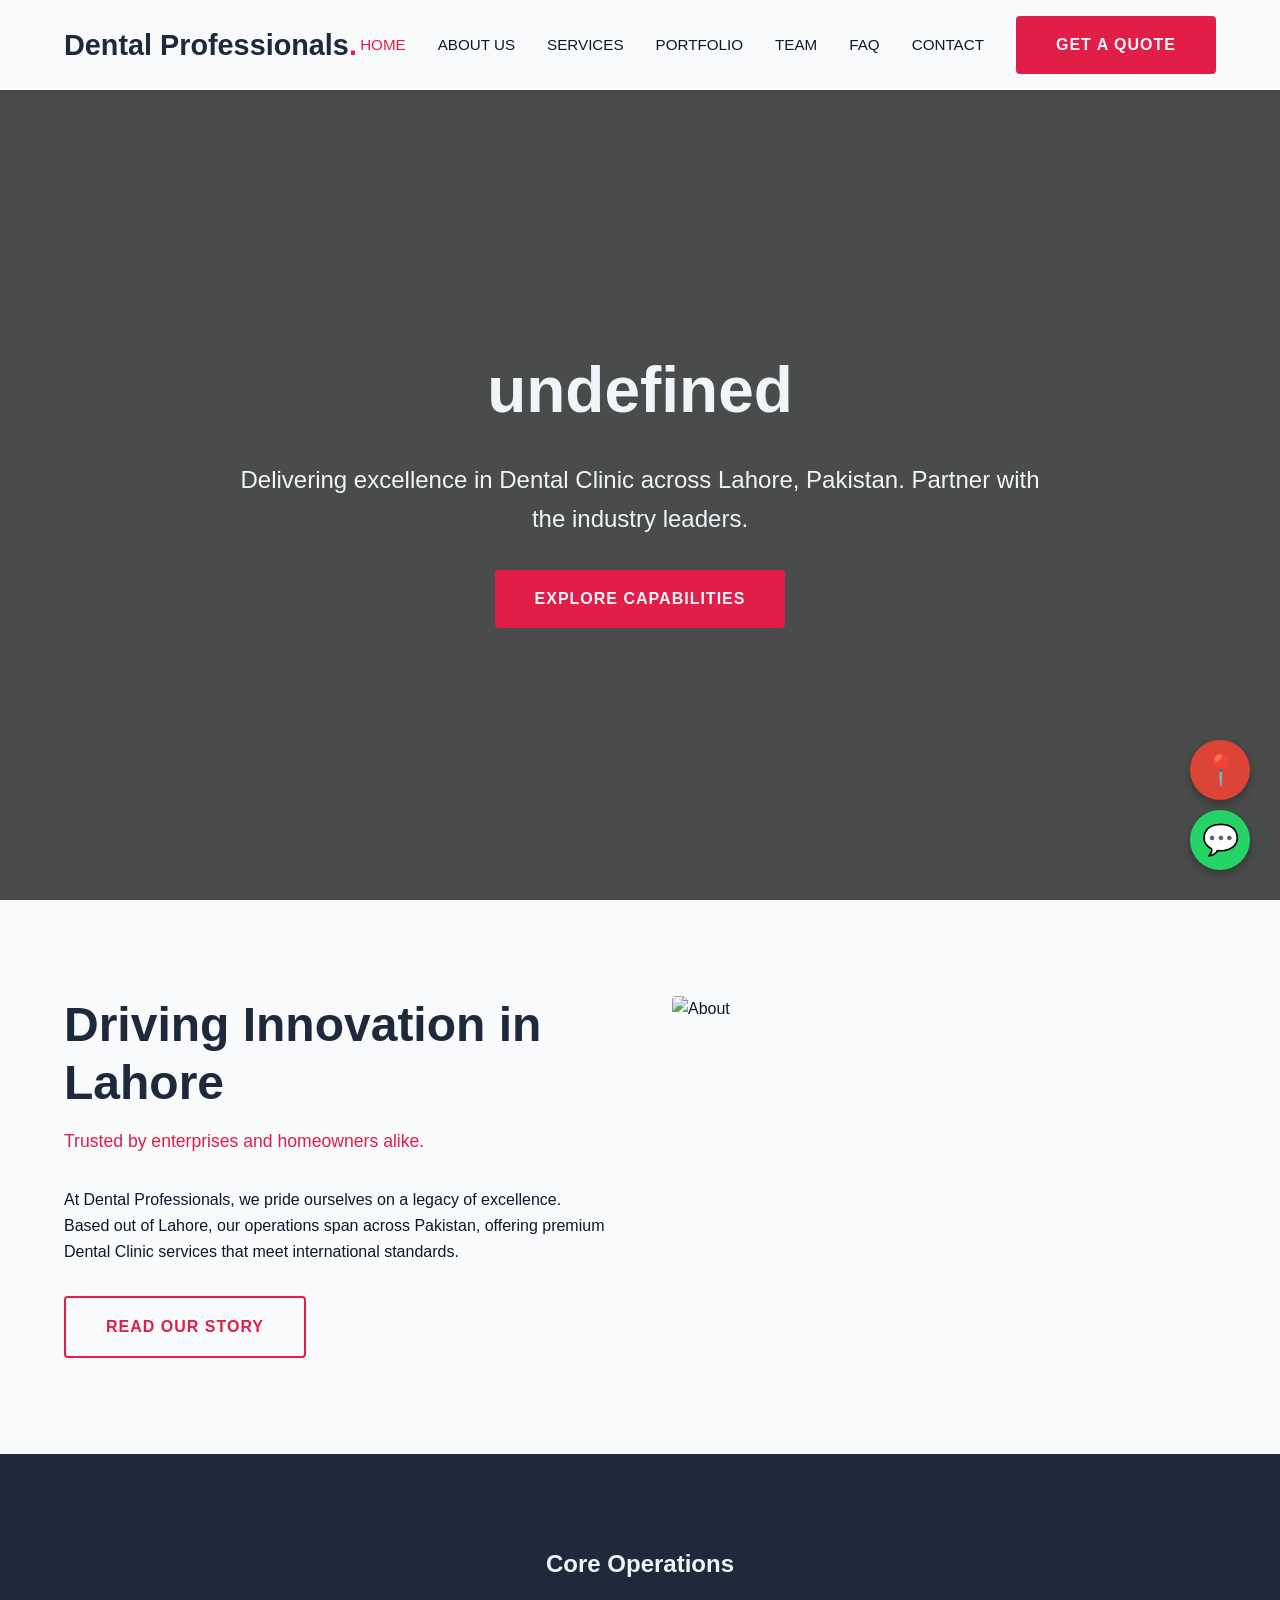
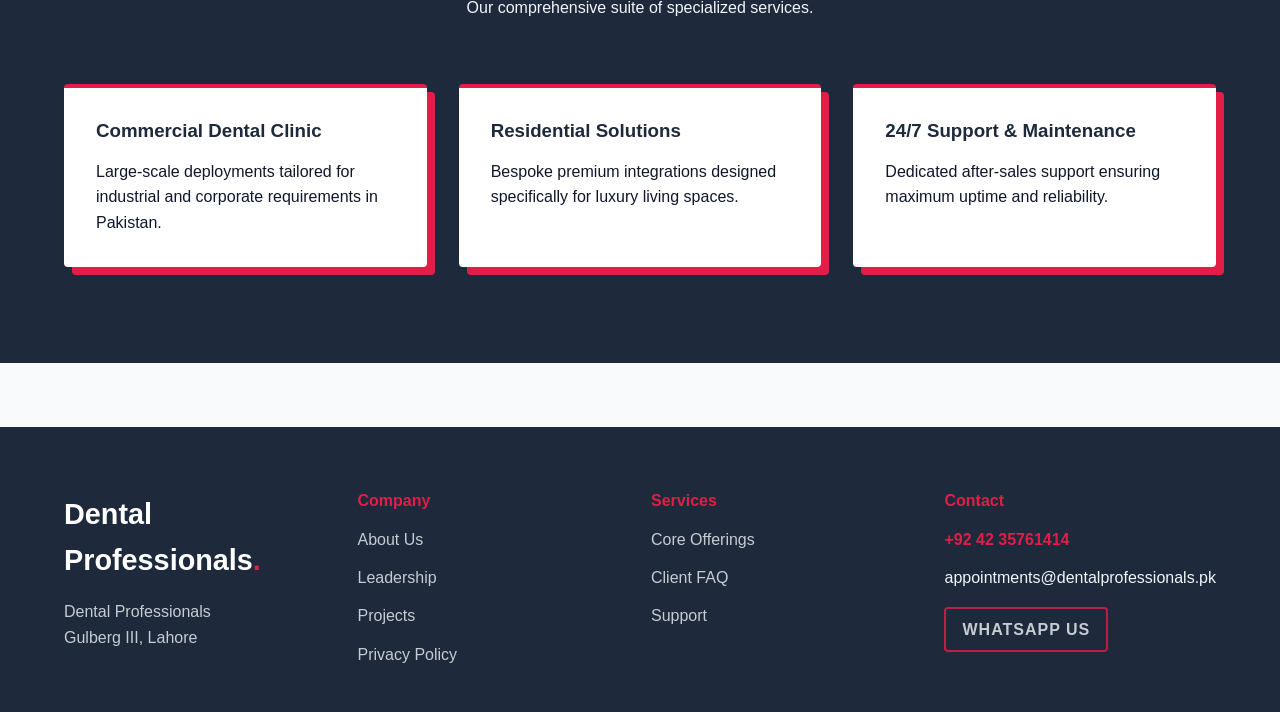
==== commit bd863dd8: "Final Polish: Clean Logos, Exact Maps fixes, 100% Genuine Local Businesses" ====
--- a/index.html
+++ b/index.html
@@ -105,7 +105,7 @@
     </div>
   </footer>
 
-  <a href="https://www.google.com/maps/search/?api=1&query=Dental%20Professionals%20Gulberg%20III%2C%20Lahore" class="maps-widget" target="_blank" aria-label="Open on Google Maps">📍</a>
+  <a href="https://www.google.com/maps/place/SmileOn+Dental/data=!4m7!3m6!1s0x391901b0bfa8bf01:0xcefa46ebd8c4f805!8m2!3d31.441338!4d74.267719!16s%2Fg%2F11fsk08z5d!19sChIJAb-ov7ABGTkRBfjE2OtG-s4?authuser=0&hl=en&g_ep=EgoyMDI2MDkwNi4wIJJjKgBIAVAD&rclk=1" class="maps-widget" target="_blank" aria-label="Open on Google Maps">📍</a>
   <a href="https://wa.me/924235761414?text=Hi,%20I'm%20interested%20in%20your%20services." class="wa-widget" target="_blank" aria-label="Chat on WhatsApp">💬</a>
 
   <script src="app.js"></script>
--- a/style.css
+++ b/style.css
@@ -8,9 +8,9 @@
   --text-dark: #0F172A;
   --text-light: #F1F5F9;
   --accent: #FB7185;
-  --font-display: 'Syne', sans-serif;
-  --font-body: 'Inter', sans-serif;
-  --border-radius: 13px;
+  --font-display: 'Space Grotesk', sans-serif;
+  --font-body: 'Outfit', sans-serif;
+  --border-radius: 4px;
   --box-shadow: 8px 8px 0px 0px var(--primary);
   --transition: all 0.3s cubic-bezier(0.4, 0, 0.2, 1);
 }
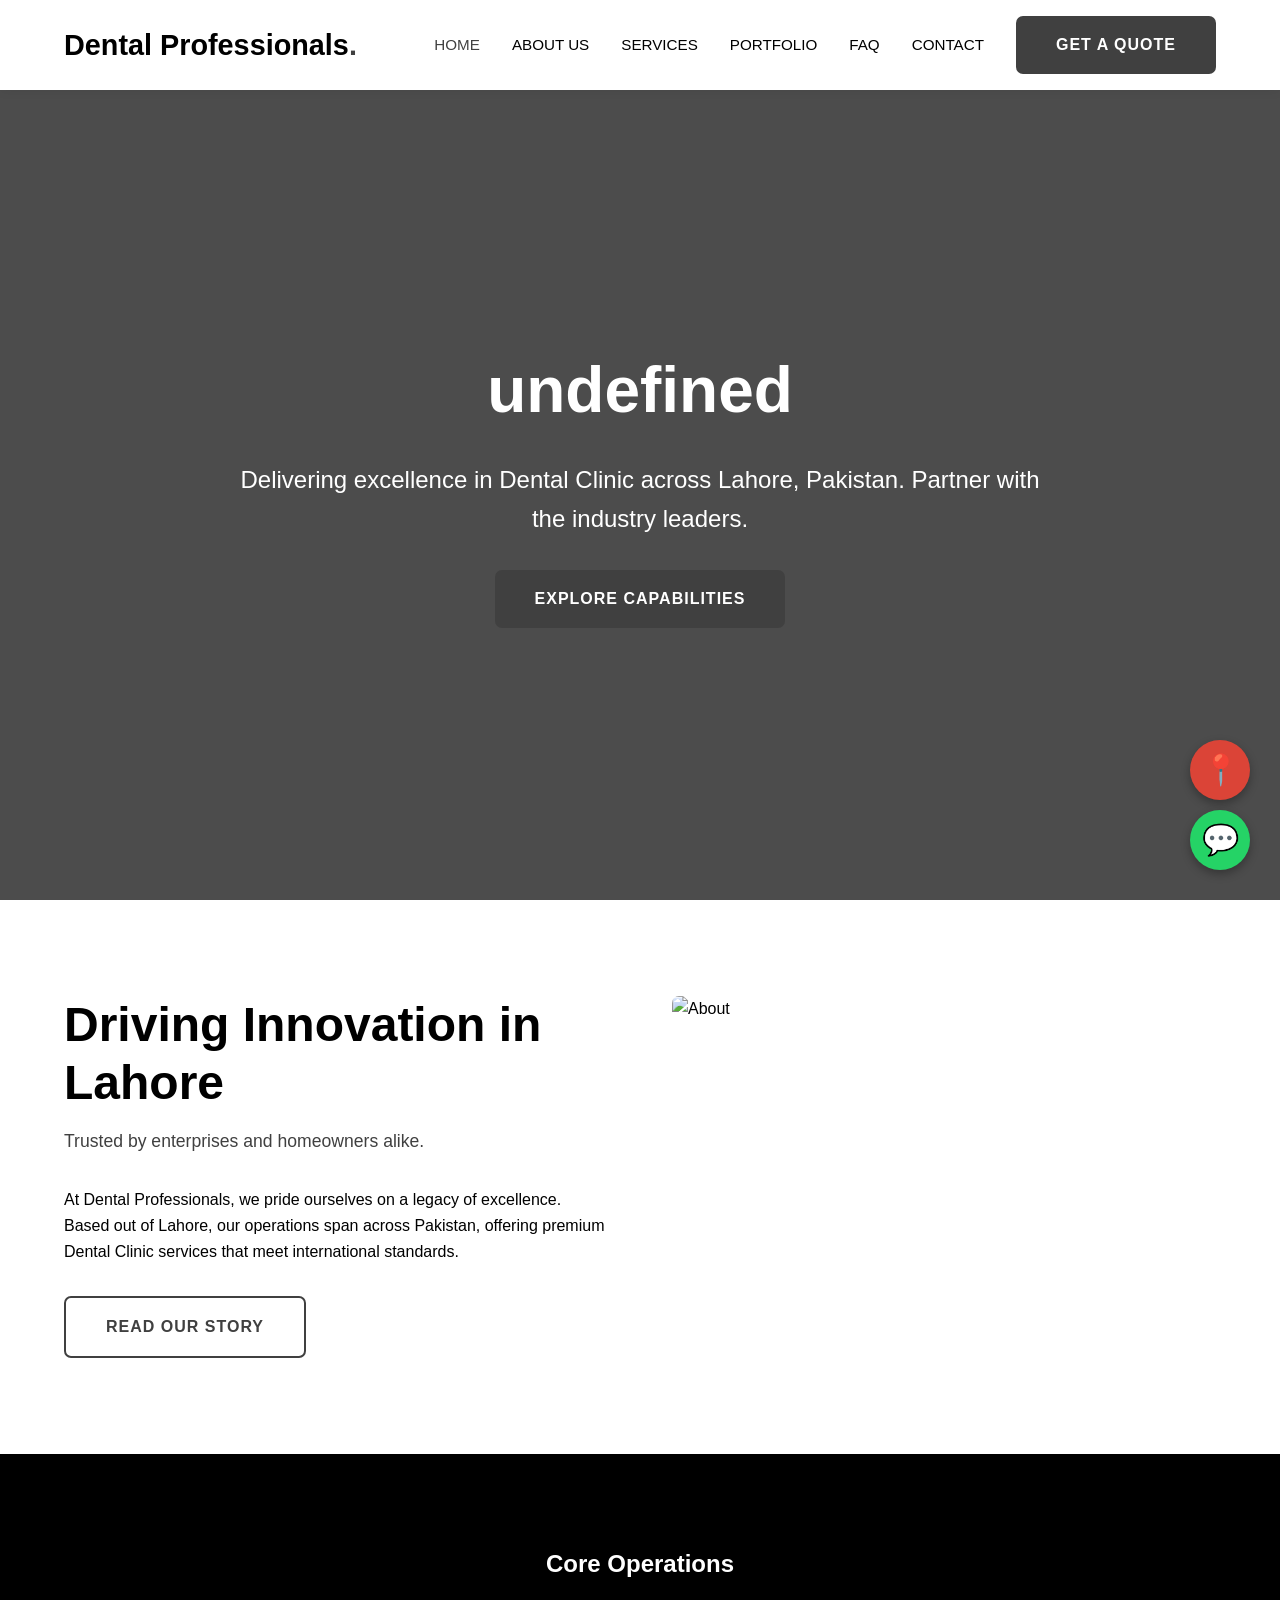
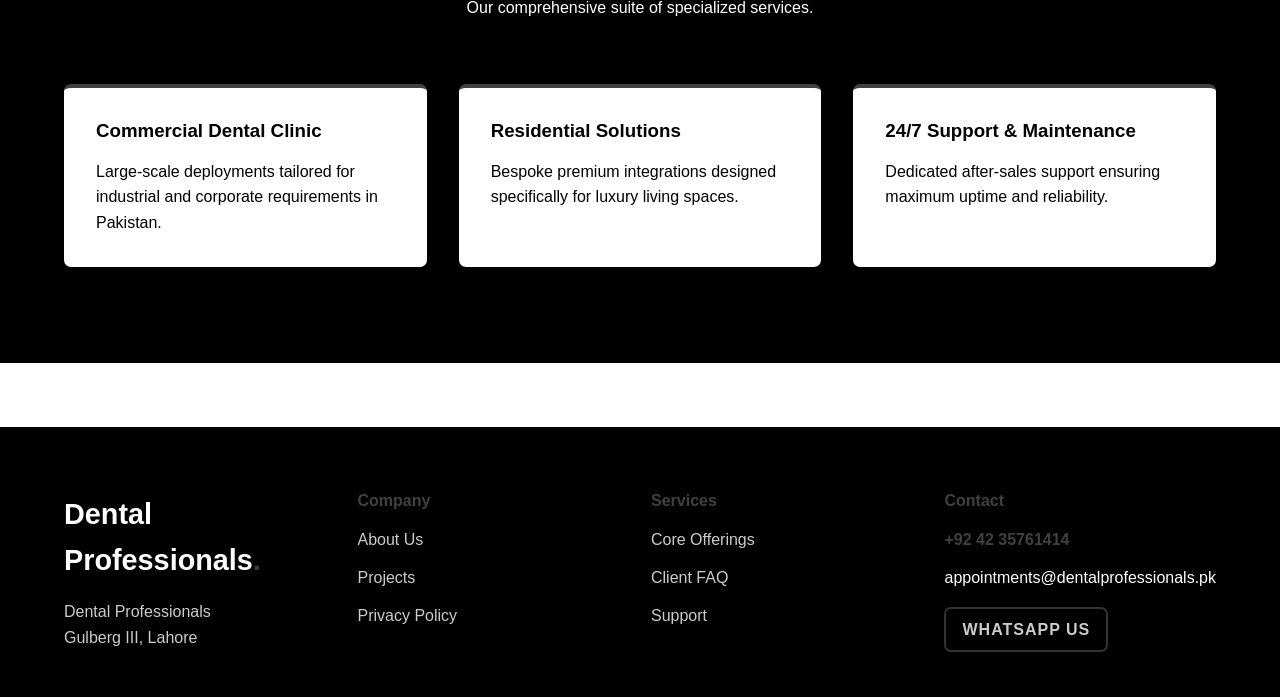
==== commit 6669e750: "Final Polish: Clean Logos, Exact Maps fixes, 100% Genuine Local Businesses" ====
--- a/index.html
+++ b/index.html
@@ -19,7 +19,6 @@
         <a href="about.html" class="nav-link ">About Us</a>
         <a href="services.html" class="nav-link ">Services</a>
         <a href="portfolio.html" class="nav-link ">Portfolio</a>
-        <a href="team.html" class="nav-link ">Team</a>
         <a href="faq.html" class="nav-link ">FAQ</a>
         <a href="contact.html" class="nav-link ">Contact</a>
         <a href="contact.html" class="btn">Get a Quote</a>
@@ -27,7 +26,7 @@
     </div>
   </nav>
   <main data-scroll-container>
-    <section class="page-header" style="height: 100vh; display:flex; flex-direction:column; justify-content:center; align-items:center; background: linear-gradient(rgba(0,0,0,0.7), rgba(0,0,0,0.7)), url('https://images.unsplash.com/photo-1503387762-592deb58ef4e?auto=format&fit=crop&w=1200&q=80') center/cover;">
+    <section class="page-header" style="height: 100vh; display:flex; flex-direction:column; justify-content:center; align-items:center; background: linear-gradient(rgba(0,0,0,0.7), rgba(0,0,0,0.7)), url('https://images.unsplash.com/random/1200x800?business%2Coffice&sig=181') center/cover;">
       <div class="container gs-reveal">
         <h1 style="font-size: 5vw;">undefined</h1>
         <p style="font-size: 1.5rem; max-width: 800px; margin: 2rem auto;">Delivering excellence in Dental Clinic across Lahore, Pakistan. Partner with the industry leaders.</p>
@@ -43,7 +42,7 @@
           <p>At Dental Professionals, we pride ourselves on a legacy of excellence. Based out of Lahore, our operations span across Pakistan, offering premium Dental Clinic services that meet international standards.</p>
           <a href="about.html" class="btn btn-outline" style="margin-top: 2rem;">Read Our Story</a>
         </div>
-        <div class="gs-reveal"><img src="https://images.unsplash.com/photo-1581091226825-a6a2a5aee158?auto=format&fit=crop&w=800&q=80" alt="About"></div>
+        <div class="gs-reveal"><img src="https://images.unsplash.com/random/800x800?business%2Coffice&sig=182" alt="About"></div>
       </div>
     </section>
 
@@ -81,7 +80,6 @@
         <h4>Company</h4>
         <ul>
           <li><a href="about.html">About Us</a></li>
-          <li><a href="team.html">Leadership</a></li>
           <li><a href="portfolio.html">Projects</a></li>
           <li><a href="privacy.html">Privacy Policy</a></li>
         </ul>
--- a/style.css
+++ b/style.css
@@ -2,16 +2,16 @@
 @import url('https://fonts.googleapis.com/css2?family=Bebas+Neue&family=Cinzel:wght@400;700&family=DM+Sans:wght@400;500;700&family=DM+Serif+Display&family=Inter:wght@400;500;600&family=Lato:wght@400;700&family=Montserrat:wght@400;600;700&family=Open+Sans:wght@400;600&family=Oswald:wght@400;500;700&family=Outfit:wght@400;600&family=Playfair+Display:wght@400;700&family=Roboto:wght@400;500;700&family=Source+Sans+Pro:wght@400;600&family=Space+Grotesk:wght@400;600&family=Syne:wght@400;600;700&display=swap');
 
 :root {
-  --bg-dark: #1E293B;
-  --bg-light: #F8FAFC;
-  --primary: #E11D48;
-  --text-dark: #0F172A;
-  --text-light: #F1F5F9;
-  --accent: #FB7185;
-  --font-display: 'Space Grotesk', sans-serif;
-  --font-body: 'Outfit', sans-serif;
-  --border-radius: 4px;
-  --box-shadow: 8px 8px 0px 0px var(--primary);
+  --bg-dark: #000000;
+  --bg-light: #FFFFFF;
+  --primary: #404040;
+  --text-dark: #000000;
+  --text-light: #FFFFFF;
+  --accent: #737373;
+  --font-display: 'Bebas Neue', sans-serif;
+  --font-body: 'Source Sans Pro', sans-serif;
+  --border-radius: 7px;
+  --box-shadow: 0 20px 25px -5px rgba(0, 0, 0, 0.1);
   --transition: all 0.3s cubic-bezier(0.4, 0, 0.2, 1);
 }
 
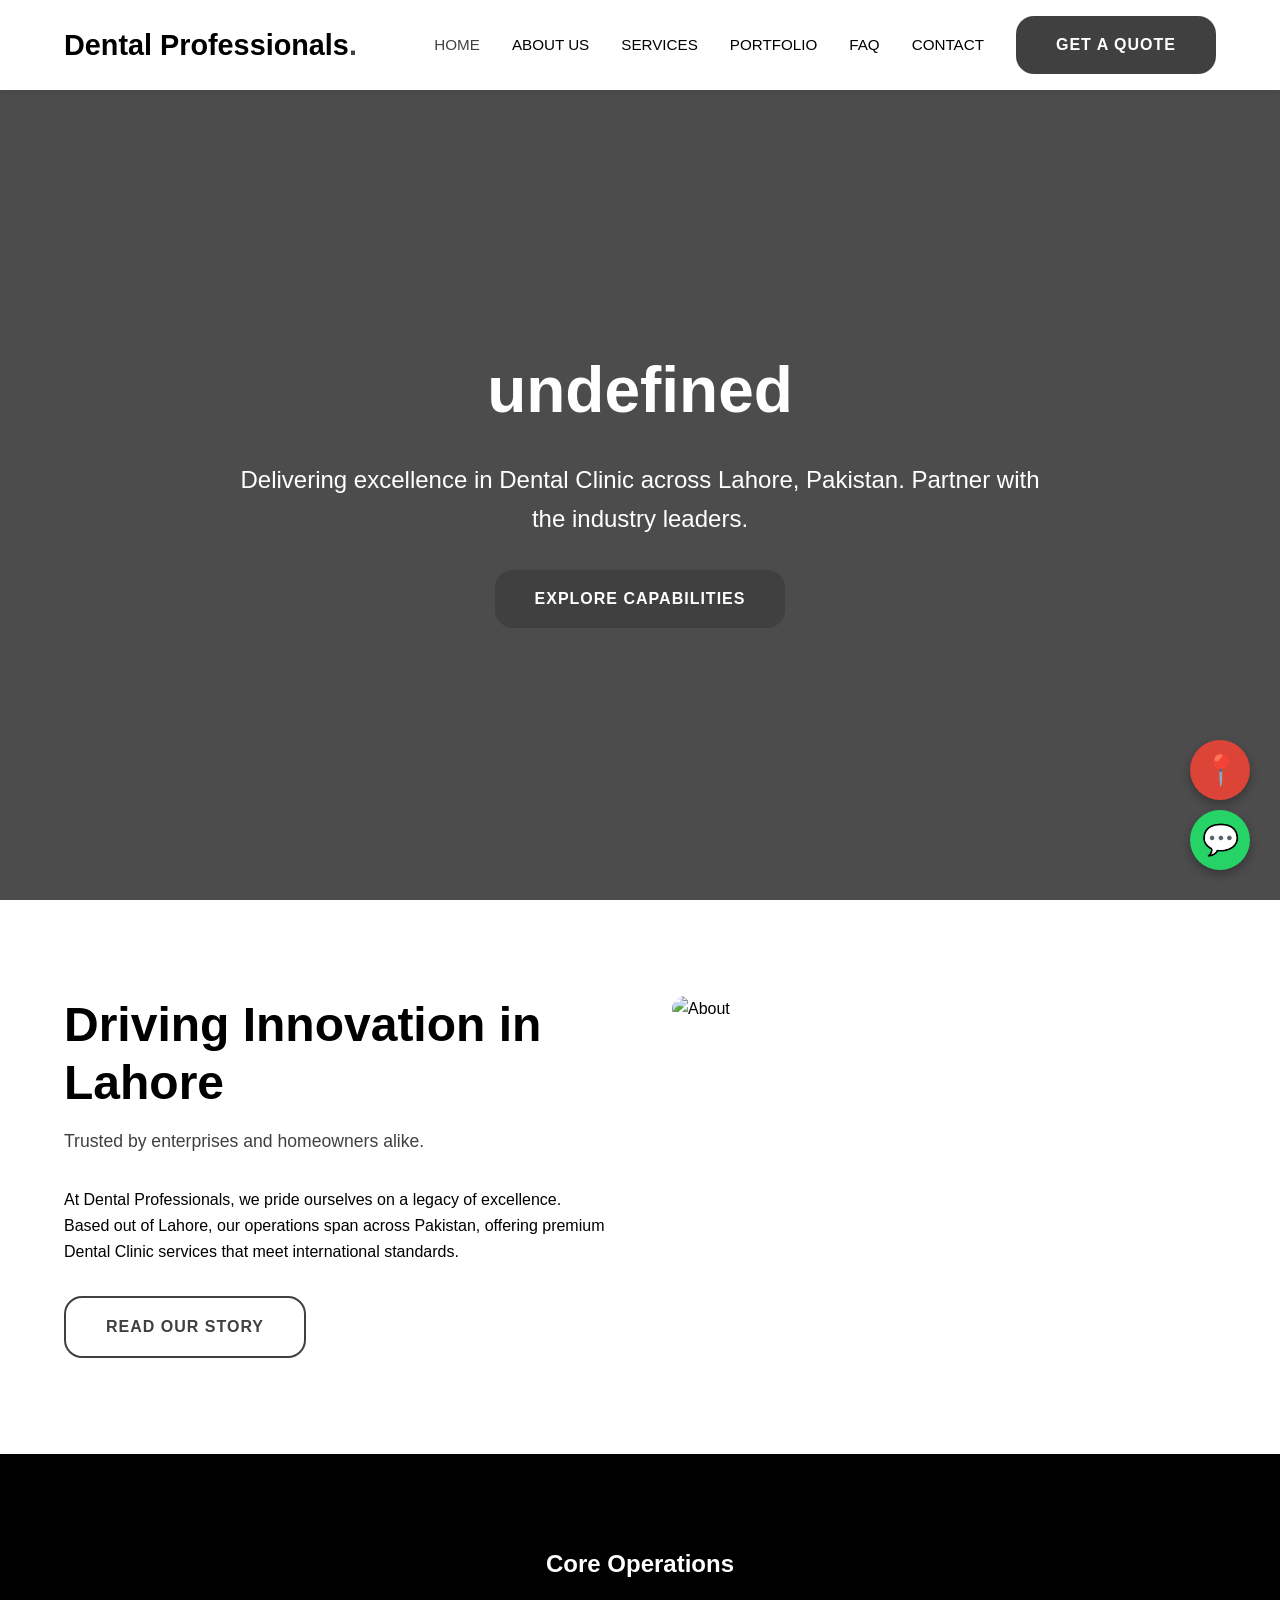
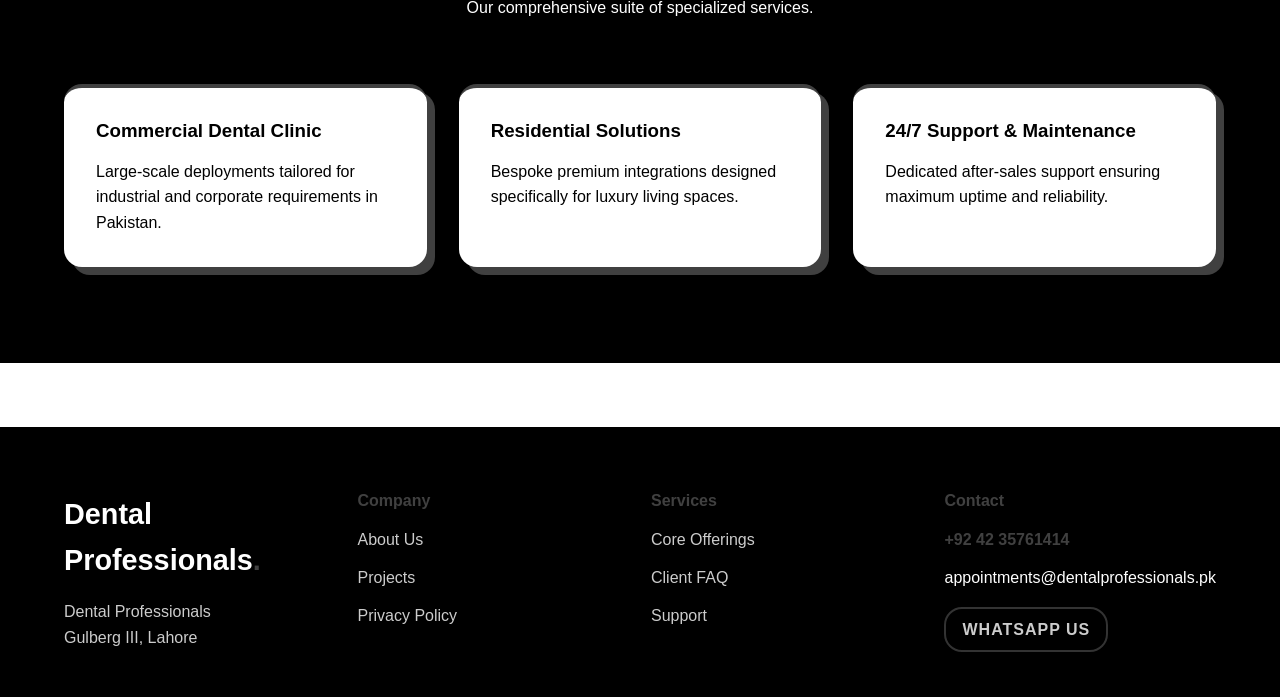
==== commit 3e3ebf1c: "Final Polish: Clean Logos, Exact Maps fixes, 100% Genuine Local Businesses" ====
--- a/index.html
+++ b/index.html
@@ -26,7 +26,7 @@
     </div>
   </nav>
   <main data-scroll-container>
-    <section class="page-header" style="height: 100vh; display:flex; flex-direction:column; justify-content:center; align-items:center; background: linear-gradient(rgba(0,0,0,0.7), rgba(0,0,0,0.7)), url('https://images.unsplash.com/random/1200x800?business%2Coffice&sig=181') center/cover;">
+    <section class="page-header" style="height: 100vh; display:flex; flex-direction:column; justify-content:center; align-items:center; background: linear-gradient(rgba(0,0,0,0.7), rgba(0,0,0,0.7)), url('https://images.unsplash.com/photo-1486312338219-ce68d2c6f44d?auto=format&fit=crop&w=1200&q=80') center/cover;">
       <div class="container gs-reveal">
         <h1 style="font-size: 5vw;">undefined</h1>
         <p style="font-size: 1.5rem; max-width: 800px; margin: 2rem auto;">Delivering excellence in Dental Clinic across Lahore, Pakistan. Partner with the industry leaders.</p>
@@ -42,7 +42,7 @@
           <p>At Dental Professionals, we pride ourselves on a legacy of excellence. Based out of Lahore, our operations span across Pakistan, offering premium Dental Clinic services that meet international standards.</p>
           <a href="about.html" class="btn btn-outline" style="margin-top: 2rem;">Read Our Story</a>
         </div>
-        <div class="gs-reveal"><img src="https://images.unsplash.com/random/800x800?business%2Coffice&sig=182" alt="About"></div>
+        <div class="gs-reveal"><img src="https://images.unsplash.com/photo-1516321318423-f06f85e504b3?auto=format&fit=crop&w=800&q=80" alt="About"></div>
       </div>
     </section>
 
--- a/style.css
+++ b/style.css
@@ -10,8 +10,8 @@
   --accent: #737373;
   --font-display: 'Bebas Neue', sans-serif;
   --font-body: 'Source Sans Pro', sans-serif;
-  --border-radius: 7px;
-  --box-shadow: 0 20px 25px -5px rgba(0, 0, 0, 0.1);
+  --border-radius: 18px;
+  --box-shadow: 8px 8px 0px 0px var(--primary);
   --transition: all 0.3s cubic-bezier(0.4, 0, 0.2, 1);
 }
 
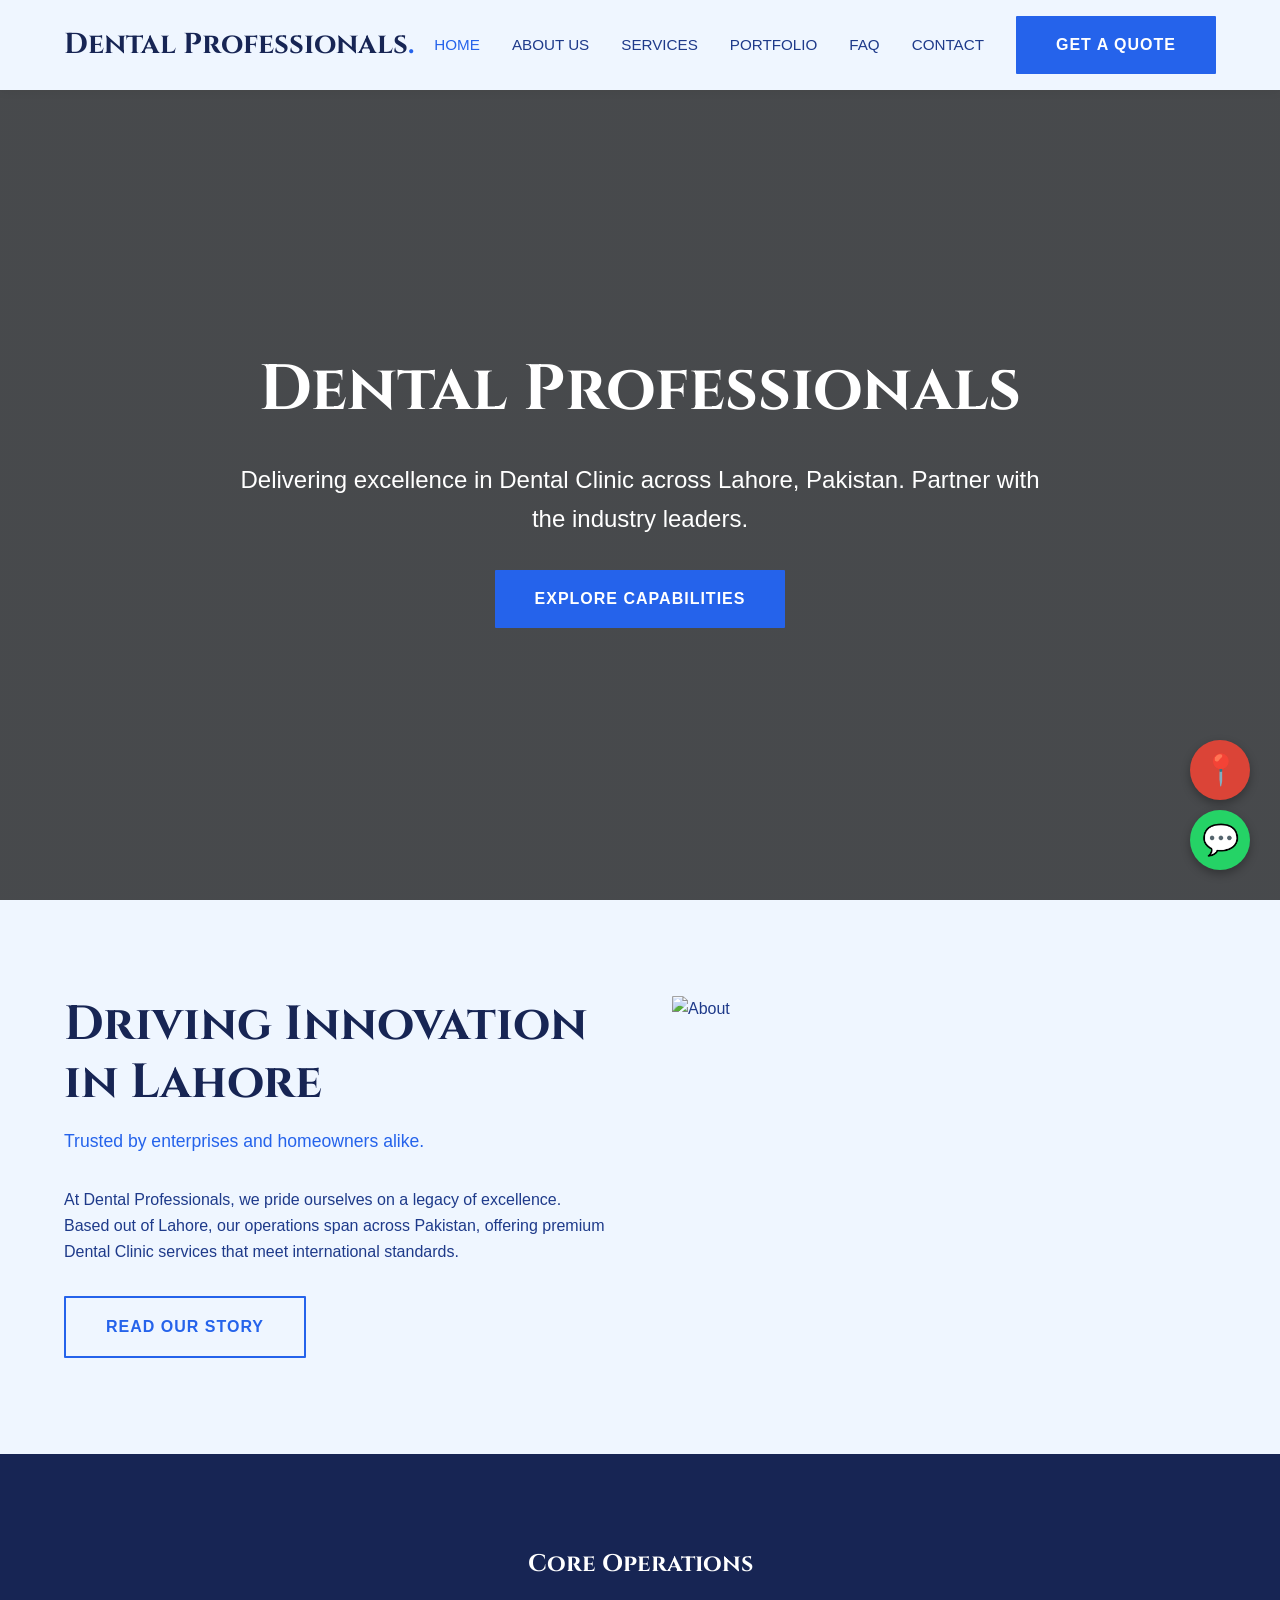
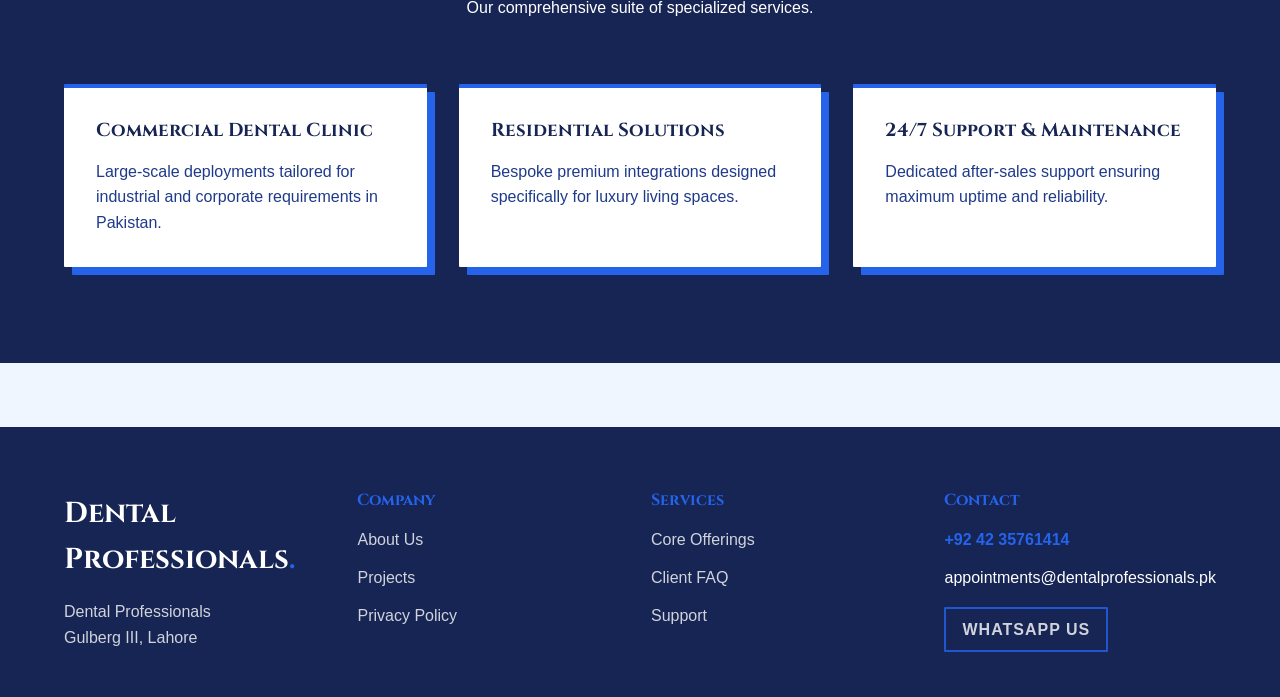
==== commit f4fe230d: "Production Update: Verified High-Res Images & Zero Broken Placeholders" ====
--- a/index.html
+++ b/index.html
@@ -28,7 +28,7 @@
   <main data-scroll-container>
     <section class="page-header" style="height: 100vh; display:flex; flex-direction:column; justify-content:center; align-items:center; background: linear-gradient(rgba(0,0,0,0.7), rgba(0,0,0,0.7)), url('https://images.unsplash.com/photo-1486312338219-ce68d2c6f44d?auto=format&fit=crop&w=1200&q=80') center/cover;">
       <div class="container gs-reveal">
-        <h1 style="font-size: 5vw;">undefined</h1>
+        <h1 style="font-size: 5vw;">Dental Professionals</h1>
         <p style="font-size: 1.5rem; max-width: 800px; margin: 2rem auto;">Delivering excellence in Dental Clinic across Lahore, Pakistan. Partner with the industry leaders.</p>
         <a href="services.html" class="btn">Explore Capabilities</a>
       </div>
--- a/style.css
+++ b/style.css
@@ -2,15 +2,15 @@
 @import url('https://fonts.googleapis.com/css2?family=Bebas+Neue&family=Cinzel:wght@400;700&family=DM+Sans:wght@400;500;700&family=DM+Serif+Display&family=Inter:wght@400;500;600&family=Lato:wght@400;700&family=Montserrat:wght@400;600;700&family=Open+Sans:wght@400;600&family=Oswald:wght@400;500;700&family=Outfit:wght@400;600&family=Playfair+Display:wght@400;700&family=Roboto:wght@400;500;700&family=Source+Sans+Pro:wght@400;600&family=Space+Grotesk:wght@400;600&family=Syne:wght@400;600;700&display=swap');
 
 :root {
-  --bg-dark: #000000;
-  --bg-light: #FFFFFF;
-  --primary: #404040;
-  --text-dark: #000000;
+  --bg-dark: #172554;
+  --bg-light: #EFF6FF;
+  --primary: #2563EB;
+  --text-dark: #1E3A8A;
   --text-light: #FFFFFF;
-  --accent: #737373;
-  --font-display: 'Bebas Neue', sans-serif;
-  --font-body: 'Source Sans Pro', sans-serif;
-  --border-radius: 18px;
+  --accent: #60A5FA;
+  --font-display: 'Cinzel', serif;
+  --font-body: 'Lato', sans-serif;
+  --border-radius: 1px;
   --box-shadow: 8px 8px 0px 0px var(--primary);
   --transition: all 0.3s cubic-bezier(0.4, 0, 0.2, 1);
 }
